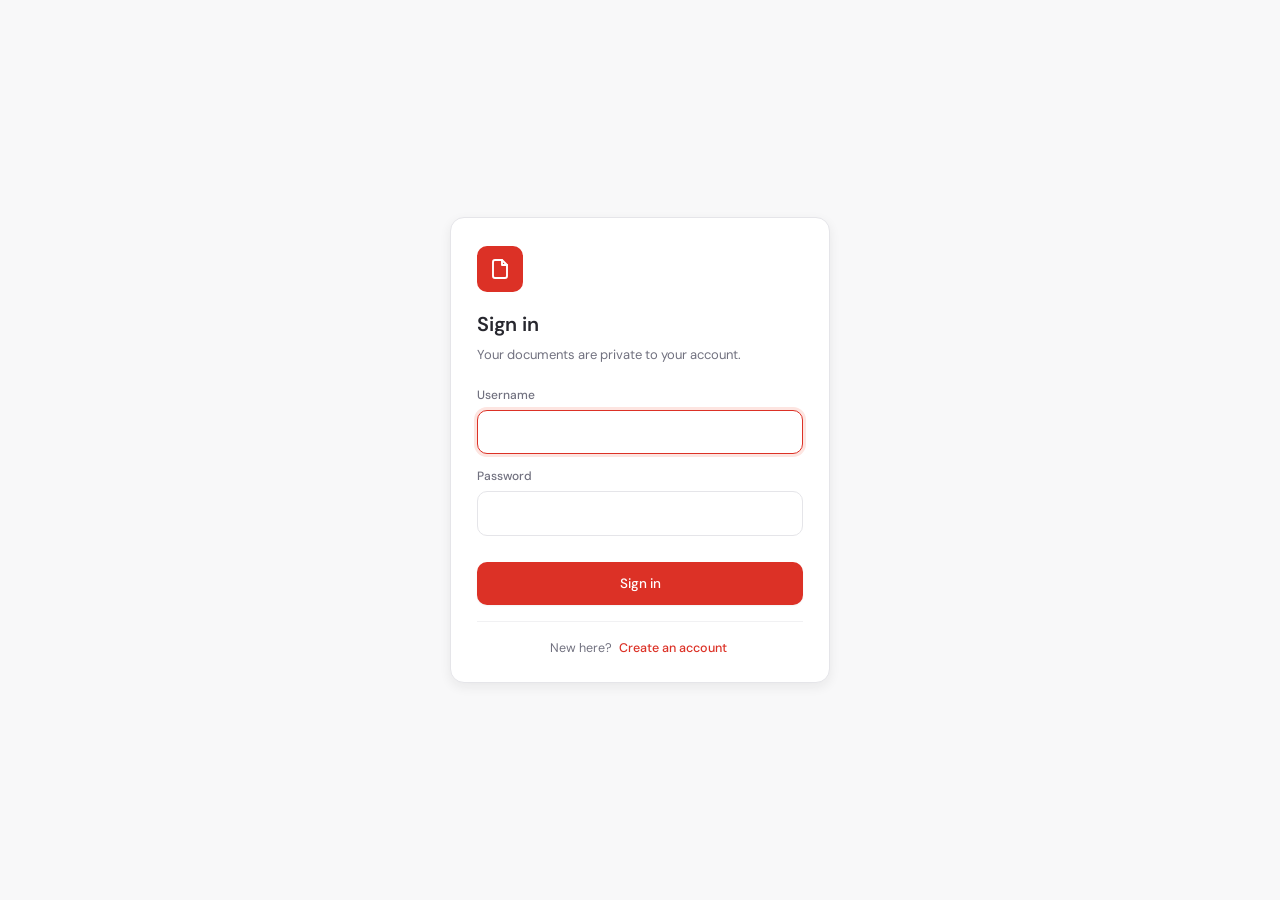
==== src/static/index.html @ 354a9ede "Authentication & Auhrization & MongoDB Added" ====
<!DOCTYPE html>
<html lang="en">
<head>
<meta charset="UTF-8">
<meta name="viewport" content="width=device-width, initial-scale=1.0">
<meta name="description" content="Ask questions about your documents and get answers grounded in their actual pages.">
<meta name="theme-color" content="#dc3126">
<title>Document Q&A</title>

<link rel="preconnect" href="https://fonts.googleapis.com">
<link rel="preconnect" href="https://fonts.gstatic.com" crossorigin>
<!-- Google Sans is proprietary to Google and is not served by Google Fonts. It is
     listed first in the CSS font stack so it is used on devices that genuinely have it
     installed (Android, ChromeOS); DM Sans is loaded as the closest freely-licensed
     fallback so every other device gets a consistent, near-identical face. -->
<link href="https://fonts.googleapis.com/css2?family=DM+Sans:opsz,wght@9..40,400;9..40,500;9..40,600;9..40,700&display=swap" rel="stylesheet">
<link rel="stylesheet" href="style.css?v=12">
<link rel="icon" href="data:image/svg+xml,<svg xmlns='http://www.w3.org/2000/svg' viewBox='0 0 100 100'><text y='.9em' font-size='90'>📄</text></svg>">
</head>
<body>

<a class="skip-link" href="#questionInput">Skip to the question box</a>

<!-- Boot overlay. Starts HIDDEN and is revealed by script.js only when the app is not yet
     usable - the server is still starting, the model is still loading, or documents are
     still being indexed. On a warm start it never appears, so the app is the first and
     only thing you see. -->
<div class="boot" id="boot" role="status" aria-live="polite" hidden>
  <div class="boot__card">
    <span class="boot__mark" aria-hidden="true">
      <svg viewBox="0 0 24 24" width="26" height="26"><path d="M14 3H7a2 2 0 0 0-2 2v14a2 2 0 0 0 2 2h10a2 2 0 0 0 2-2V8z"/><path d="M14 3v5h5"/></svg>
    </span>
    <h1 class="boot__title" id="bootTitle">Starting up…</h1>
    <p class="boot__text" id="bootText">Waiting for the server.</p>
    <div class="boot__bar"><div class="boot__bar-fill" id="bootBar"></div></div>
    <button type="button" class="btn btn--ghost boot__skip" id="bootSkip" hidden>Use it anyway</button>
  </div>
</div>

<!-- ───────────────────────── Auth screen ─────────────────────────
     Shown until a valid token is in hand; the app markup below stays in the DOM but
     inert. script.js decides which of the two is visible, and it only shows the app after
     /api/me confirms the stored token still works. -->
<div class="auth" id="auth" hidden>
  <div class="auth__card">
    <span class="auth__mark" aria-hidden="true">
      <svg viewBox="0 0 24 24" width="26" height="26"><path d="M14 3H7a2 2 0 0 0-2 2v14a2 2 0 0 0 2 2h10a2 2 0 0 0 2-2V8z"/><path d="M14 3v5h5"/></svg>
    </span>
    <h1 class="auth__title" id="authTitle">Sign in</h1>
    <p class="auth__text" id="authText">Your documents are private to your account.</p>

    <form id="authForm" class="auth__form" autocomplete="on">
      <label class="field">
        <span class="field__label" for="authUser">Username</span>
        <input class="input" id="authUser" name="username" type="text" required
               minlength="3" maxlength="40" pattern="[A-Za-z0-9._\-]+"
               autocomplete="username" autocapitalize="none" spellcheck="false">
      </label>

      <label class="field">
        <span class="field__label" for="authPass">Password</span>
        <input class="input" id="authPass" name="password" type="password" required
               minlength="8" maxlength="200" autocomplete="current-password">
      </label>

      <p class="auth__error" id="authError" role="alert"></p>

      <button type="submit" class="btn btn--primary btn--block" id="authSubmit">
        <span id="authSubmitText">Sign in</span>
      </button>
    </form>

    <p class="auth__switch">
      <span id="authSwitchText">New here?</span>
      <button type="button" class="linkish" id="authSwitch">Create an account</button>
    </p>
  </div>
</div>

<div class="app" id="app" hidden>

  <!-- ───────────────────────── Top bar ───────────────────────── -->
  <header class="topbar">
    <button class="icon-btn topbar__menu" id="menuBtn" title="Show or hide the sidebar"
            aria-label="Hide the sidebar" aria-expanded="true" aria-controls="sidebar">
      <svg viewBox="0 0 24 24" aria-hidden="true"><path d="M4 7h16M4 12h16M4 17h16"/></svg>
    </button>

    <div class="brand">
      <span class="brand__mark" aria-hidden="true">
        <svg viewBox="0 0 24 24"><path d="M14 3H7a2 2 0 0 0-2 2v14a2 2 0 0 0 2 2h10a2 2 0 0 0 2-2V8z"/><path d="M14 3v5h5"/><path d="M9 13h6M9 17h4"/></svg>
      </span>
      <span class="brand__text">
        <span class="brand__name">Document Q&amp;A</span>
        <span class="brand__tag">Answers grounded in your PDFs</span>
      </span>
    </div>

    <div class="topbar__right">
      <span class="status-dot" id="serverStatus" data-state="checking" title="Checking the backend…">
        <span class="status-dot__light" aria-hidden="true"></span>
        <span class="status-dot__label">Checking</span>
      </span>
      <span class="who" id="who" title="Signed in">
        <span class="who__avatar" id="whoAvatar" aria-hidden="true">?</span>
        <span class="who__name" id="whoName"></span>
      </span>
      <button type="button" class="icon-btn" id="logoutBtn" title="Sign out" aria-label="Sign out">
        <svg viewBox="0 0 24 24" aria-hidden="true"><path d="M9 21H5a2 2 0 0 1-2-2V5a2 2 0 0 1 2-2h4"/><path d="M16 17l5-5-5-5M21 12H9"/></svg>
      </button>
    </div>
  </header>

  <!-- ───────────────────────── Sidebar ───────────────────────── -->
  <div class="scrim" id="scrim" hidden></div>

  <aside class="sidebar" id="sidebar" aria-label="Document library">
    <div class="sidebar__inner">

      <section class="panel">
        <div class="btn-row">
          <button id="addBtn" class="btn btn--primary btn--block" title="Add documents">
            <svg class="btn__icon" viewBox="0 0 24 24" aria-hidden="true"><path d="M12 5v14M5 12h14"/></svg>
            <span>Add documents</span>
          </button>
          <button id="syncBtn" class="btn btn--ghost btn--block" title="Re-read the server's data folder and index anything new or changed">
            <svg class="btn__icon" viewBox="0 0 24 24" aria-hidden="true"><path d="M21 12a9 9 0 1 1-2.6-6.4"/><path d="M21 3v6h-6"/></svg>
            <span>Sync documents</span>
          </button>
          <button id="resetBtn" class="btn btn--ghost btn--block" title="Wipe the index and rebuild it from the data folder">
            <svg class="btn__icon" viewBox="0 0 24 24" aria-hidden="true"><path d="M3 6h18M8 6V4h8v2M19 6l-1 14H6L5 6"/></svg>
            <span>Rebuild index</span>
          </button>
        </div>

        <span class="rail-count" id="railCount" title="Documents in your library">0</span>

        <p id="syncStatus" class="status" role="status" aria-live="polite"></p>
        <div class="progress" id="syncProgress" hidden><div class="progress__bar" id="syncProgressBar"></div></div>
      </section>

      <section class="panel panel--grow">
        <div class="panel__head">
          <h2 class="panel__title">Your documents</h2>
          <span class="pill pill--muted" id="docCount">0</span>
        </div>
        <ul id="sourceList" class="doc-list">
          <li class="doc-empty">Nothing ingested yet</li>
        </ul>
      </section>

      <section class="panel">
        <label class="field__label" for="scopeSelect">Search scope</label>
        <div class="select-wrap">
          <select id="scopeSelect" class="select">
            <option value="">All documents</option>
          </select>
          <svg class="select-wrap__chevron" viewBox="0 0 24 24" aria-hidden="true"><path d="m6 9 6 6 6-6"/></svg>
        </div>
        <p class="field__help">Limit answers to a single document.</p>
      </section>

    </div>
  </aside>

  <!-- ───────────────────────── Chat ───────────────────────── -->
  <main class="chat">
    <div class="messages" id="messages" role="log" aria-live="polite" aria-label="Conversation">

      <div class="welcome" id="welcome">
        <span class="welcome__mark" aria-hidden="true">
          <svg viewBox="0 0 24 24"><path d="M14 3H7a2 2 0 0 0-2 2v14a2 2 0 0 0 2 2h10a2 2 0 0 0 2-2V8z"/><path d="M14 3v5h5"/></svg>
        </span>
        <h1 class="welcome__title">Ask your documents anything</h1>
        <p class="welcome__text">
          Every answer is built only from passages retrieved out of your PDFs, and cites the pages
          it came from. If something isn't in them, you'll be told so rather than guessed at.
        </p>
        <ol class="welcome__steps">
          <li><span class="step-num">1</span><span>Hybrid search finds candidate passages</span></li>
          <li><span class="step-num">2</span><span>A re-ranker keeps only the strongest</span></li>
          <li><span class="step-num">3</span><span>The model answers from those, with citations</span></li>
        </ol>
      </div>

    </div>

    <div class="composer-wrap">
      <form id="chatForm" class="composer">
        <div class="composer__field">
          <label class="sr-only" for="questionInput">Your question</label>
          <textarea id="questionInput" class="composer__input" rows="1"
                    placeholder="Ask a question…"
                    autocomplete="off" enterkeyhint="send"></textarea>
          <button type="button" id="clearBtn" class="icon-btn composer__clear"
                  title="Clear the conversation" aria-label="Clear the conversation">
            <svg viewBox="0 0 24 24" aria-hidden="true"><path d="M3 6h18M8 6V4h8v2M19 6l-1 14H6L5 6"/></svg>
          </button>
        </div>
        <button type="submit" id="sendBtn" class="btn btn--primary composer__send">
          <span class="composer__send-text">Ask</span>
          <svg class="btn__icon" viewBox="0 0 24 24" aria-hidden="true"><path d="M5 12h14M13 6l6 6-6 6"/></svg>
        </button>
      </form>
      <p class="composer__meta">
        <span id="apiBase" class="composer__origin"></span>
        <span class="composer__hint">Enter to send · Shift + Enter for a new line</span>
      </p>
    </div>
  </main>

</div>

<!-- ───────────────────────── Upload dialog ─────────────────────────
     A <dialog> rather than a hand-rolled overlay: the browser gives focus trapping,
     Esc-to-close, inertness of the page behind it and the top-layer stacking for free. -->
<dialog class="modal" id="uploadModal" aria-labelledby="uploadModalTitle">
  <form method="dialog" class="modal__close-form">
    <button class="icon-btn modal__close" id="uploadClose" aria-label="Close">
      <svg viewBox="0 0 24 24" aria-hidden="true"><path d="M6 6l12 12M18 6L6 18"/></svg>
    </button>
  </form>

  <h2 class="modal__title" id="uploadModalTitle">Add documents</h2>
  <p class="modal__text">
    PDFs are uploaded to the server's <code>data/</code> folder and indexed there. A
    document joins your library once it has finished processing.
  </p>

  <label class="dropzone" id="dropzone" for="fileInput">
    <input type="file" id="fileInput" accept="application/pdf,.pdf" multiple hidden>
    <svg class="dropzone__icon" viewBox="0 0 24 24" aria-hidden="true" width="26" height="26">
      <path d="M12 16V4M8 8l4-4 4 4"/><path d="M4 16v2a2 2 0 0 0 2 2h12a2 2 0 0 0 2-2v-2"/>
    </svg>
    <span class="dropzone__title">Drag &amp; drop PDFs here</span>
    <span class="dropzone__hint">or click to browse · up to <span id="maxUploadMb">100</span> MB each</span>
  </label>

  <ul class="uploads" id="uploadList"></ul>

  <p class="modal__note" id="uploadNote">
    Large books take a few minutes to index. You can close this window — processing carries
    on and the progress stays visible in the sidebar.
  </p>
</dialog>

<script src="script.js?v=12"></script>
</body>
</html>
---- src/static/style.css ----
/* ============================================================================
   Document Q&A — design tokens
   Brand palette derived from #dc3126. The brand colour is used sparingly: primary
   actions, focus rings, and small accents. Everything structural stays neutral.
   ========================================================================== */
:root {
  /* Brand scale */
  --brand-50:  #fef4f2;
  --brand-100: #fde5e1;
  --brand-200: #fbcdc6;
  --brand-300: #f7a89d;
  --brand-400: #ef7566;
  --brand-500: #dc3126;   /* primary */
  --brand-600: #c2281e;
  --brand-700: #a11f18;
  --brand-800: #7d1912;
  --brand-900: #5c120d;

  /* Neutrals */
  --n-0:   #ffffff;
  --n-25:  #fcfcfd;
  --n-50:  #f8f8f9;
  --n-100: #f1f1f3;
  --n-200: #e5e5e9;
  --n-300: #d3d3da;
  --n-400: #a0a0ab;
  --n-500: #71717f;
  --n-600: #52525e;
  --n-700: #3f3f49;
  --n-800: #27272e;
  --n-900: #18181d;

  /* Semantic */
  --bg:            var(--n-50);
  --surface:       var(--n-0);
  --surface-alt:   var(--n-25);
  --border:        var(--n-200);
  --border-soft:   var(--n-100);
  --text:          var(--n-800);
  --text-muted:    var(--n-500);
  --text-subtle:   var(--n-400);
  --primary:       var(--brand-500);
  --primary-hover: var(--brand-600);
  --primary-active:var(--brand-700);
  --danger:        #b42318;
  --success:       #067647;

  /* Shape & motion */
  --r-sm: 8px;
  --r-md: 10px;
  --r-lg: 14px;
  --r-full: 999px;
  --shadow-xs: 0 1px 2px rgba(24, 24, 29, .05);
  --shadow-sm: 0 1px 3px rgba(24, 24, 29, .08), 0 1px 2px rgba(24, 24, 29, .04);
  --shadow-md: 0 4px 12px rgba(24, 24, 29, .07);
  --ring: 0 0 0 3px var(--brand-100);
  --t-fast: 120ms ease;
  --t-base: 180ms ease;
  /* A slight overshoot on the way out, nothing on the way back: it reads as responsive
     rather than bouncy, and it is the only easing used for movement. */
  --ease-out: cubic-bezier(.22, .96, .36, 1);

  /* Google Sans first for devices that actually have it (Android, ChromeOS, machines
     with it installed); DM Sans — the closest freely-licensed match — for everyone else. */
  --font-sans: "Google Sans", "Google Sans Text", "Product Sans", "DM Sans",
               -apple-system, BlinkMacSystemFont, "Segoe UI", Roboto, Helvetica, Arial, sans-serif;
  --font-mono: ui-monospace, SFMono-Regular, "SF Mono", Menlo, Consolas, monospace;

  --topbar-h: 60px;
  --sidebar-w: 312px;
  /* Collapsed width: the sidebar becomes an icon rail rather than disappearing, so the
     actions stay one click away. */
  --rail-w: 64px;
  --measure: 46rem;
}

/* ============================================================================
   Base
   ========================================================================== */
*, *::before, *::after { box-sizing: border-box; }

html { -webkit-text-size-adjust: 100%; }

body {
  margin: 0;
  font-family: var(--font-sans);
  font-size: 15px;
  font-weight: 400;
  line-height: 1.6;
  color: var(--text);
  background: var(--bg);
  -webkit-font-smoothing: antialiased;
}

h1, h2, h3 { margin: 0; font-weight: 600; letter-spacing: -0.01em; }
p { margin: 0; }
ul, ol { margin: 0; padding: 0; list-style: none; }
button, input, select, textarea { font: inherit; font-family: var(--font-sans); color: inherit; }

code {
  font-family: var(--font-mono);
  font-size: 0.86em;
  background: var(--n-100);
  border: 1px solid var(--border);
  border-radius: 5px;
  padding: 1px 5px;
}

svg {
  width: 100%; height: 100%;
  fill: none; stroke: currentColor; stroke-width: 1.9;
  stroke-linecap: round; stroke-linejoin: round;
}

:focus-visible { outline: 2px solid var(--primary); outline-offset: 2px; border-radius: 4px; }

.sr-only {
  position: absolute; width: 1px; height: 1px; padding: 0; margin: -1px;
  overflow: hidden; clip: rect(0 0 0 0); white-space: nowrap; border: 0;
}

.skip-link {
  position: absolute; left: 12px; top: -60px; z-index: 100;
  background: var(--primary); color: #fff; padding: 10px 16px;
  border-radius: var(--r-md); font-size: 14px; font-weight: 500; text-decoration: none;
  transition: top var(--t-base);
}
.skip-link:focus { top: 12px; }

.messages, .sidebar__inner, .doc-list { scrollbar-width: thin; scrollbar-color: var(--n-300) transparent; }
.messages::-webkit-scrollbar, .sidebar__inner::-webkit-scrollbar, .doc-list::-webkit-scrollbar { width: 10px; }
.messages::-webkit-scrollbar-thumb, .sidebar__inner::-webkit-scrollbar-thumb, .doc-list::-webkit-scrollbar-thumb {
  background: var(--n-300); border-radius: var(--r-full);
  border: 3px solid transparent; background-clip: content-box;
}

/* ============================================================================
   App shell
   ========================================================================== */
.app {
  display: grid;
  grid-template-columns: var(--sidebar-w) minmax(0, 1fr);
  grid-template-rows: var(--topbar-h) minmax(0, 1fr);
  grid-template-areas: "topbar topbar" "sidebar chat";
  height: 100dvh;
}
/* `display: grid` beats the hidden attribute on its own, and the app is hidden until a
   session exists. */
.app[hidden] { display: none; }

/* Collapsed: the column narrows to an icon rail. The sidebar stays on screen and keeps
   its buttons - only the labels, the document list and the scope selector go - so adding
   or syncing a document never needs the panel to be re-opened first. */
.app.is-collapsed { grid-template-columns: var(--rail-w) minmax(0, 1fr); }
.app { transition: grid-template-columns var(--t-base); }
.sidebar { transition: transform var(--t-base), visibility var(--t-base); }

.app.is-collapsed .sidebar__inner { padding: 14px 10px; gap: 10px; align-items: center; }

/* Everything that needs width is hidden; the icon buttons remain. */
.app.is-collapsed .panel__head,
.app.is-collapsed .panel__hint,
.app.is-collapsed .doc-list,
.app.is-collapsed .status,
.app.is-collapsed .progress,
.app.is-collapsed .uploads,
.app.is-collapsed .field__label,
.app.is-collapsed .field__help,
.app.is-collapsed .select-wrap { display: none; }

.app.is-collapsed .panel--grow { flex: none; }
.app.is-collapsed .btn-row { width: 100%; gap: 8px; }

/* Square icon buttons, label removed but kept in the accessibility tree. */
.app.is-collapsed .sidebar .btn {
  width: 44px; height: 44px; padding: 0;
  margin-inline: auto;
  border-radius: var(--r-md);
}
.sidebar .btn { transition: background var(--t-fast), border-color var(--t-fast),
                            color var(--t-fast), box-shadow var(--t-fast),
                            transform var(--t-base) var(--ease-out),
                            width var(--t-base) var(--ease-out); }
.app.is-collapsed .sidebar .btn:hover:not(:disabled) { transform: translateY(-1px) scale(1.04); }
.app.is-collapsed .sidebar .btn > span:not(.btn__icon) {
  position: absolute; width: 1px; height: 1px; padding: 0; margin: -1px;
  overflow: hidden; clip: rect(0 0 0 0); white-space: nowrap; border: 0;
}
.app.is-collapsed .sidebar .btn__icon { width: 18px; height: 18px; }

/* A count badge on the rail, so "how many documents" survives the collapse. */
.app.is-collapsed .rail-count { display: flex; }
.rail-count {
  display: none;
  align-items: center; justify-content: center;
  width: 44px; padding: 3px 0;
  font-size: 11px; font-weight: 600;
  color: var(--text-muted); background: var(--n-100);
  border: 1px solid var(--border); border-radius: var(--r-full);
}

/* ── Top bar ───────────────────────────────────────────────── */
.topbar {
  grid-area: topbar;
  display: flex; align-items: center; gap: 12px;
  padding: 0 20px;
  background: var(--surface);
  border-bottom: 1px solid var(--border);
  z-index: 30;
}

.topbar__right { margin-left: auto; display: flex; align-items: center; gap: 10px; }

.brand { display: flex; align-items: center; gap: 11px; min-width: 0; }

.brand__mark {
  display: grid; place-items: center;
  width: 34px; height: 34px; flex: none; padding: 7px;
  color: #fff; background: var(--primary);
  border-radius: var(--r-md);
  box-shadow: var(--shadow-xs);
}

.brand__text { display: flex; flex-direction: column; min-width: 0; }
.brand__name { font-weight: 600; font-size: 15px; line-height: 1.25; letter-spacing: -0.015em; }
.brand__tag {
  font-size: 12px; color: var(--text-muted); line-height: 1.3;
  white-space: nowrap; overflow: hidden; text-overflow: ellipsis;
}

.status-dot {
  display: inline-flex; align-items: center; gap: 7px;
  padding: 5px 11px 5px 9px;
  font-size: 12px; font-weight: 500; color: var(--text-muted);
  background: var(--n-50);
  border: 1px solid var(--border);
  border-radius: var(--r-full);
}
.status-dot__light { width: 7px; height: 7px; flex: none; border-radius: 50%; background: var(--n-400); }
.status-dot[data-state="online"]  .status-dot__light { background: var(--success); }
.status-dot[data-state="offline"] .status-dot__light { background: var(--danger); }
.status-dot[data-state="busy"]    .status-dot__light { background: var(--brand-400); animation: pulse 1.4s ease-in-out infinite; }

@keyframes pulse { 50% { opacity: .35; } }

/* ── Sidebar ───────────────────────────────────────────────── */
.sidebar {
  grid-area: sidebar;
  background: var(--surface);
  border-right: 1px solid var(--border);
  min-height: 0;
  z-index: 20;
}

.sidebar__inner {
  height: 100%;
  overflow-y: auto;
  padding: 18px;
  display: flex; flex-direction: column; gap: 18px;
}

.panel { display: flex; flex-direction: column; gap: 10px; }
.panel--grow { flex: 1; min-height: 0; }

.panel__head { display: flex; align-items: center; justify-content: space-between; gap: 10px; }
.panel__title {
  font-size: 11.5px; font-weight: 600; letter-spacing: .07em;
  text-transform: uppercase; color: var(--text-subtle);
}
.panel__hint { font-size: 12.5px; line-height: 1.55; color: var(--text-muted); }
.panel__hint code { font-size: 11.5px; }

.pill {
  display: inline-flex; align-items: center;
  padding: 2px 9px; border-radius: var(--r-full);
  font-size: 11.5px; font-weight: 600;
  color: var(--brand-700); background: var(--brand-50);
  border: 1px solid var(--brand-100);
}
.pill--muted { color: var(--text-muted); background: var(--n-100); border-color: var(--border); }

.btn-row { display: flex; flex-direction: column; gap: 8px; }

/* ── Buttons ───────────────────────────────────────────────── */
.btn {
  display: inline-flex; align-items: center; justify-content: center; gap: 8px;
  padding: 10px 16px;
  font-size: 13.5px; font-weight: 500;
  border: 1px solid transparent;
  border-radius: var(--r-md);
  cursor: pointer; white-space: nowrap;
  transition: background var(--t-fast), border-color var(--t-fast),
              color var(--t-fast), box-shadow var(--t-fast), transform var(--t-fast);
}
.btn__icon {
  width: 16px; height: 16px; flex: none;
  transition: transform var(--t-base) var(--ease-out);
}
.btn--block { width: 100%; }

.btn--primary { background: var(--primary); color: #fff; box-shadow: var(--shadow-xs); }
.btn--primary:hover:not(:disabled) {
  background: var(--primary-hover);
  transform: translateY(-1px);
  box-shadow: var(--shadow-sm);
}
.btn--primary:active:not(:disabled) {
  background: var(--primary-active);
  transform: translateY(0);
  box-shadow: var(--shadow-xs);
}
/* The + rotates a little on hover; the sync arrow turns. Small, once, and tied to the
   button's own meaning rather than decoration for its own sake. */
#addBtn:hover:not(:disabled) .btn__icon { transform: rotate(90deg); }
#syncBtn:hover:not(:disabled) .btn__icon { transform: rotate(-180deg); }
#resetBtn:hover:not(:disabled) .btn__icon { transform: translateY(1px); }

.btn--ghost { background: var(--surface); color: var(--text-muted); border-color: var(--border); }
.btn--ghost:hover:not(:disabled) {
  background: var(--n-50); color: var(--text); border-color: var(--n-300);
  transform: translateY(-1px);
  box-shadow: var(--shadow-xs);
}
.btn--ghost:active:not(:disabled) {
  background: var(--n-100);
  transform: translateY(0);
  box-shadow: none;
}

.btn:disabled { opacity: .5; cursor: not-allowed; transform: none !important; }

/* While a job runs the sync icon spins on its own, so a disabled button still reads as
   "working" rather than "broken". */
.btn:disabled#syncBtn .btn__icon { animation: spin 1.4s linear infinite; }
@keyframes spin { to { transform: rotate(360deg); } }

.icon-btn {
  display: grid; place-items: center;
  width: 34px; height: 34px; padding: 8px; flex: none;
  color: var(--text-muted);
  background: transparent;
  border: 1px solid transparent;
  border-radius: var(--r-md);
  cursor: pointer;
  transition: background var(--t-fast), color var(--t-fast);
}
.icon-btn svg { transition: transform var(--t-base) var(--ease-out); }
.icon-btn:hover:not(:disabled) { background: var(--n-100); color: var(--text); }
.icon-btn:active:not(:disabled) { transform: scale(.94); }
.icon-btn:disabled { opacity: .45; cursor: not-allowed; }

/* The hamburger nudges toward the side it will move the panel to. */
.topbar__menu:hover:not(:disabled) svg { transform: translateX(-1.5px); }
.app.is-collapsed .topbar__menu:hover:not(:disabled) svg { transform: translateX(1.5px); }

/* The bin tilts before you commit to deleting - a half-second of "are you sure?". */
.doc-remove:hover:not(:disabled) svg { transform: rotate(-9deg); }

/* The sidebar toggle is available at every width: on desktop it collapses the column, on
   phones it opens the off-canvas drawer. */
.topbar .topbar__menu { display: grid; }

/* ── Status + progress ─────────────────────────────────────── */
.status { font-size: 12.5px; line-height: 1.5; color: var(--text-muted); }
.status:empty { display: none; }
.status--error { color: var(--danger); }
.status--ok { color: var(--success); }

.progress { height: 4px; border-radius: var(--r-full); background: var(--n-100); overflow: hidden; }
.progress__bar {
  height: 100%; width: 30%;
  background: var(--primary); border-radius: inherit;
  transition: width var(--t-base);
}
.progress--indeterminate .progress__bar { width: 35%; animation: slide 1.3s ease-in-out infinite; }
@keyframes slide { 0% { margin-left: -35%; } 100% { margin-left: 100%; } }

/* ── Document list ─────────────────────────────────────────── */
.doc-list { overflow-y: auto; display: flex; flex-direction: column; gap: 7px; min-height: 0; }

.doc-list li {
  padding: 10px 12px;
  background: var(--surface-alt);
  border: 1px solid var(--border);
  border-radius: var(--r-md);
  transition: border-color var(--t-fast), background var(--t-fast),
              transform var(--t-base) var(--ease-out), box-shadow var(--t-fast);
  /* Cards arrive when /stats refreshes; a short fade keeps a newly-indexed document from
     appearing as a jump-cut. */
  animation: card-in var(--t-base) var(--ease-out);
}
.doc-list li:hover {
  border-color: var(--n-300); background: var(--surface);
  transform: translateX(2px);
  box-shadow: var(--shadow-xs);
}
@keyframes card-in { from { opacity: 0; transform: translateY(-4px); } }

/* Room for the remove button beside the text. */
.doc-list li { display: flex; align-items: flex-start; gap: 8px; }
.doc-text { flex: 1; min-width: 0; }

.doc-remove {
  flex: none; width: 28px; height: 28px; margin: -2px -4px 0 0;
  color: var(--text-subtle);
  opacity: 0; transition: opacity var(--t-fast), color var(--t-fast), background var(--t-fast);
}
.doc-remove svg { width: 15px; height: 15px; }
.doc-list li:hover .doc-remove,
.doc-remove:focus-visible { opacity: 1; }
.doc-remove:hover { color: var(--primary); background: var(--brand-50); }
.doc-remove:disabled { opacity: .4; cursor: progress; }

/* Touch devices have no hover, so the control must always be visible there. */
@media (hover: none) {
  .doc-remove { opacity: 1; }
}

/* ── Upload ────────────────────────────────────────────────── */
.dropzone {
  display: flex; flex-direction: column; align-items: center; gap: 4px;
  padding: 30px 20px;
  margin-bottom: 12px;
  text-align: center; cursor: pointer;
  background: var(--surface-alt);
  border: 1.5px dashed var(--border);
  border-radius: var(--r-md);
  transition: border-color var(--t-fast), background var(--t-fast);
}
.dropzone__icon, .dropzone { transition: border-color var(--t-fast), background var(--t-fast), transform var(--t-base) var(--ease-out); }
.dropzone:hover { border-color: var(--n-300); background: var(--surface); }
.dropzone:hover .dropzone__icon { transform: translateY(-2px); }
.dropzone:focus-within { border-color: var(--primary); box-shadow: var(--ring); }
.dropzone.is-over {
  border-color: var(--primary);
  border-style: solid;
  background: rgba(220, 49, 38, .05);
  transform: scale(1.01);
}
.dropzone.is-over .dropzone__icon { animation: drop-hint .9s ease-in-out infinite; }
@keyframes drop-hint {
  50% { transform: translateY(-4px); }
}

.dropzone__icon {
  width: 26px; height: 26px; margin-bottom: 4px;
  fill: none; stroke: var(--primary); stroke-width: 1.8;
  stroke-linecap: round; stroke-linejoin: round;
}
.dropzone__title { font-size: 14px; font-weight: 500; }
.dropzone__hint { font-size: 12px; color: var(--text-subtle); }

.uploads { display: flex; flex-direction: column; gap: 7px; margin-bottom: 10px; }
.uploads:empty { display: none; }

.upload {
  padding: 9px 11px;
  background: var(--surface-alt);
  border: 1px solid var(--border);
  border-radius: var(--r-md);
  transition: border-color var(--t-base);
  animation: card-in var(--t-base) var(--ease-out);
}
.upload[data-tone="done"]  { border-color: var(--brand-100); }
.upload[data-tone="error"] { border-color: #f3c9c4; }
.upload__top { display: flex; justify-content: space-between; gap: 8px; align-items: baseline; }
.upload__name {
  font-size: 12.5px; font-weight: 500;
  overflow: hidden; text-overflow: ellipsis; white-space: nowrap;
}
.upload__size { flex: none; font-size: 11px; color: var(--text-subtle); }

.upload__bar {
  height: 4px; margin: 7px 0 5px;
  background: var(--n-200);
  border-radius: 999px; overflow: hidden;
}
.upload__bar-fill {
  height: 100%; width: 2%;
  background: var(--primary);
  border-radius: 999px;
  /* Slower than the UI default: a progress bar that eases into each new value reads as
     continuous movement rather than a series of jumps between poll responses. */
  transition: width 420ms var(--ease-out), background var(--t-base);
}
.upload__state { font-size: 11px; color: var(--text-subtle); }

.upload[data-tone="done"] .upload__bar-fill { background: var(--success); }
.upload[data-tone="done"] .upload__state { color: var(--success); }
.upload[data-tone="error"] .upload__bar-fill { background: var(--danger); }
.upload[data-tone="error"] .upload__state { color: var(--danger); }
.upload[data-tone="working"] .upload__state { color: var(--primary); }

.doc-name { display: block; font-size: 12.5px; font-weight: 500; line-height: 1.45; overflow-wrap: anywhere; }
.doc-meta { display: block; margin-top: 3px; font-size: 11.5px; color: var(--text-subtle); }

.doc-empty {
  font-size: 12.5px; color: var(--text-subtle);
  background: transparent !important;
  border: 1px dashed var(--border) !important;
  text-align: center; padding: 18px 12px !important;
}

/* ── Form controls ─────────────────────────────────────────── */
.field__label { font-size: 12px; font-weight: 500; color: var(--text-muted); }
.field__help { font-size: 11.5px; color: var(--text-subtle); }

.select-wrap { position: relative; }
.select {
  width: 100%; appearance: none;
  padding: 10px 34px 10px 12px;
  font-size: 13px;
  background: var(--surface);
  border: 1px solid var(--border);
  border-radius: var(--r-md);
  cursor: pointer;
  transition: border-color var(--t-fast), box-shadow var(--t-fast);
}
.select:hover { border-color: var(--n-300); }
.select:focus { outline: none; border-color: var(--primary); box-shadow: var(--ring); }
.select-wrap__chevron {
  position: absolute; right: 11px; top: 50%; transform: translateY(-50%);
  width: 15px; height: 15px; color: var(--text-subtle); pointer-events: none;
}

/* ============================================================================
   Chat
   ========================================================================== */
.chat {
  grid-area: chat;
  display: flex; flex-direction: column;
  min-width: 0; min-height: 0;
  background: var(--bg);
}

.messages {
  flex: 1;
  overflow-y: auto;
  overscroll-behavior: contain;
  padding: 28px 24px 8px;
  display: flex; flex-direction: column; gap: 20px;
}

/* ── Welcome / empty state ─────────────────────────────────── */
.welcome {
  width: 100%; max-width: var(--measure);
  margin: auto;
  padding: 8px 0 24px;
  text-align: center;
  animation: rise var(--t-base);
}
.welcome__mark {
  display: grid; place-items: center;
  width: 52px; height: 52px; margin: 0 auto 18px; padding: 13px;
  color: var(--primary); background: var(--brand-50);
  border: 1px solid var(--brand-100);
  border-radius: var(--r-lg);
}
.welcome__title { font-size: 26px; font-weight: 600; letter-spacing: -0.025em; margin-bottom: 10px; }
.welcome__text { font-size: 14.5px; line-height: 1.65; color: var(--text-muted); max-width: 34rem; margin: 0 auto; }
.welcome__steps { display: flex; flex-wrap: wrap; justify-content: center; gap: 8px; margin-top: 24px; }
.welcome__steps li {
  display: inline-flex; align-items: center; gap: 8px;
  padding: 8px 14px 8px 8px;
  font-size: 12.5px; color: var(--text-muted);
  background: var(--surface);
  border: 1px solid var(--border);
  border-radius: var(--r-full);
}
.step-num {
  display: grid; place-items: center;
  width: 20px; height: 20px; flex: none;
  font-size: 11px; font-weight: 600;
  color: var(--brand-700); background: var(--brand-50);
  border-radius: 50%;
}

/* ── Message rows ──────────────────────────────────────────── */
.msg {
  width: 100%; max-width: var(--measure);
  margin-inline: auto;
  display: flex; gap: 12px;
  animation: rise var(--t-base);
}
@keyframes rise { from { opacity: 0; transform: translateY(6px); } }

.msg__avatar {
  display: grid; place-items: center;
  width: 30px; height: 30px; flex: none; padding: 7px;
  border-radius: var(--r-sm);
  font-size: 11px; font-weight: 600;
}
.msg--user .msg__avatar { color: var(--n-600); background: var(--n-100); border: 1px solid var(--border); }
.msg--assistant .msg__avatar { color: #fff; background: var(--primary); }
.msg--error .msg__avatar { color: var(--danger); background: var(--brand-50); border: 1px solid var(--brand-200); }

.msg__body { min-width: 0; flex: 1; }
.msg__role { font-size: 11.5px; font-weight: 600; color: var(--text-subtle); letter-spacing: .02em; margin-bottom: 4px; }

.msg__bubble {
  padding: 14px 16px;
  background: var(--surface);
  border: 1px solid var(--border);
  border-radius: var(--r-lg);
  box-shadow: var(--shadow-xs);
  overflow-wrap: anywhere;
}
.msg--user .msg__bubble { background: var(--n-100); border-color: var(--border-soft); box-shadow: none; }
.msg--error .msg__bubble { background: var(--brand-50); border-color: var(--brand-200); color: var(--brand-800); }

/* Rendered markdown inside an answer */
.md > * + * { margin-top: 10px; }
.md p { line-height: 1.68; }
.md strong { font-weight: 600; color: var(--n-900); }
.md em { font-style: italic; }
.md h3 { font-size: 15px; font-weight: 600; margin-top: 16px; }
.md ul, .md ol { display: flex; flex-direction: column; gap: 6px; padding-left: 2px; }
.md li { display: flex; gap: 10px; line-height: 1.6; }
.md li::before {
  content: "";
  width: 5px; height: 5px; flex: none; margin-top: 10px;
  background: var(--brand-300); border-radius: 50%;
}
.md ol { counter-reset: md-counter; }
.md ol li { counter-increment: md-counter; }
.md ol li::before {
  content: counter(md-counter) ".";
  width: auto; height: auto; margin-top: 0; background: none; border-radius: 0;
  font-size: 13px; font-weight: 600; color: var(--brand-600);
}
.md pre {
  margin: 0; padding: 12px 14px;
  background: var(--n-900); color: var(--n-100);
  border-radius: var(--r-md);
  overflow-x: auto;
  font-size: 12.5px; line-height: 1.55;
}
.md pre code { background: none; border: 0; padding: 0; color: inherit; }

/* ── Auth screen ───────────────────────────────────────────────
   Covers everything until a session exists. Same tokens as the app, so signing in does not
   feel like a different product. */
.auth {
  position: fixed; inset: 0; z-index: 70;
  display: grid; place-items: center;
  padding: 24px;
  background: var(--bg);
  overflow-y: auto;
}
.auth[hidden] { display: none; }

.auth__card {
  width: 100%; max-width: 380px;
  padding: 28px 26px 22px;
  background: var(--surface);
  border: 1px solid var(--border);
  border-radius: var(--r-lg);
  box-shadow: var(--shadow-md);
  animation: card-in var(--t-base) var(--ease-out);
}

.auth__mark {
  display: grid; place-items: center;
  width: 46px; height: 46px; margin-bottom: 16px;
  border-radius: var(--r-md);
  background: var(--primary); color: #fff;
}
.auth__mark svg { width: 24px; height: 24px; }

.auth__title { font-size: 20px; margin-bottom: 5px; }
.auth__text { font-size: 13px; color: var(--text-muted); margin-bottom: 20px; }

.auth__form { display: flex; flex-direction: column; gap: 13px; }

.field { display: flex; flex-direction: column; gap: 5px; }

.input {
  width: 100%;
  padding: 10px 12px;
  font-size: 14px;
  color: var(--text);
  background: var(--surface);
  border: 1px solid var(--border);
  border-radius: var(--r-md);
  transition: border-color var(--t-fast), box-shadow var(--t-fast);
}
.input:focus { outline: none; border-color: var(--primary); box-shadow: var(--ring); }
.input:disabled { background: var(--n-50); color: var(--text-subtle); }

.auth__error {
  font-size: 12.5px; line-height: 1.5; color: var(--danger);
  min-height: 1.2em;
}
.auth__error:empty { min-height: 0; }

.auth__switch {
  margin-top: 16px; padding-top: 14px;
  border-top: 1px solid var(--border-soft);
  font-size: 12.5px; color: var(--text-muted);
  text-align: center;
}

.linkish {
  padding: 2px 4px;
  color: var(--primary); background: none; border: 0;
  font-size: inherit; font-weight: 500;
  cursor: pointer; border-radius: 5px;
}
.linkish:hover { text-decoration: underline; }

/* ── Signed-in identity in the top bar ─────────────────────────── */
.who {
  display: inline-flex; align-items: center; gap: 8px;
  max-width: 190px;
  padding: 4px 12px 4px 4px;
  background: var(--n-50);
  border: 1px solid var(--border);
  border-radius: var(--r-full);
  font-size: 12.5px; font-weight: 500;
}
.who__avatar {
  display: grid; place-items: center;
  width: 24px; height: 24px; flex: none;
  border-radius: 50%;
  background: var(--primary); color: #fff;
  font-size: 11.5px; font-weight: 600;
}
.who__name { overflow: hidden; text-overflow: ellipsis; white-space: nowrap; }

/* ── Modal (upload) ────────────────────────────────────────────
   A native <dialog>, so focus trapping, Esc-to-close and stacking come from the browser. */
.modal {
  width: min(560px, calc(100vw - 32px));
  padding: 22px;
  border: 1px solid var(--border);
  border-radius: var(--r-lg);
  background: var(--surface);
  color: var(--text);
  box-shadow: 0 18px 48px rgba(24, 24, 29, .18);
}
.modal::backdrop { background: rgba(24, 24, 29, .45); }
.modal[open] { animation: modal-in var(--t-base) ease; }
@keyframes modal-in {
  from { opacity: 0; transform: translateY(6px) scale(.99); }
}

.modal__close-form { float: right; margin: -6px -6px 0 0; }
.modal__close { width: 32px; height: 32px; }
.modal__close svg { width: 16px; height: 16px; }

.modal__title { font-size: 17px; margin-bottom: 6px; }
.modal__text {
  font-size: 13px; line-height: 1.55; color: var(--text-muted);
  margin-bottom: 16px;
}
.modal__note { font-size: 12px; line-height: 1.5; color: var(--text-subtle); }

/* In the dialog the upload rows can grow, so cap them and scroll. */
.modal .uploads { max-height: 34vh; overflow-y: auto; }

@media (prefers-reduced-motion: reduce) {
  .modal[open] { animation: none; }
}

/* ── Thinking indicator ────────────────────────────────────────
   Fills the answer bubble while retrieval runs, so it is never an empty white box. */
.thinking {
  display: flex; align-items: center; gap: 10px;
  color: var(--text-muted); font-size: 13.5px;
}

.thinking__dots { display: inline-flex; gap: 4px; }
.thinking__dots i {
  width: 6px; height: 6px; border-radius: 50%;
  background: var(--primary);
  animation: thinking-bounce 1.1s ease-in-out infinite;
}
.thinking__dots i:nth-child(2) { animation-delay: .16s; }
.thinking__dots i:nth-child(3) { animation-delay: .32s; }

@keyframes thinking-bounce {
  0%, 70%, 100% { opacity: .28; transform: translateY(0); }
  35%           { opacity: 1;   transform: translateY(-3px); }
}

@media (prefers-reduced-motion: reduce) {
  .thinking__dots i { animation: none; opacity: .55; }
}

/* Streaming caret */
.msg--streaming .md > *:last-child::after {
  content: "▍";
  display: inline-block; margin-left: 2px;
  color: var(--brand-400);
  animation: blink 1s steps(2, start) infinite;
}
@keyframes blink { to { visibility: hidden; } }

/* ── Sources ───────────────────────────────────────────────── */
.sources { margin-top: 12px; padding-top: 12px; border-top: 1px solid var(--border-soft); }
.sources__label {
  font-size: 11px; font-weight: 600; letter-spacing: .06em; text-transform: uppercase;
  color: var(--text-subtle); margin-bottom: 8px;
}

.chips { display: flex; flex-wrap: wrap; gap: 6px; }

.chip {
  display: inline-flex; align-items: center; gap: 7px;
  max-width: 100%;
  padding: 5px 10px;
  font-size: 12px; color: var(--text-muted);
  background: var(--surface-alt);
  border: 1px solid var(--border);
  border-radius: var(--r-full);
}
.chip__doc {
  font-weight: 500; color: var(--text);
  overflow: hidden; text-overflow: ellipsis; white-space: nowrap; max-width: 22ch;
}
.chip__pages { color: var(--text-subtle); white-space: nowrap; }
.chip--muted { color: var(--text-subtle); font-style: italic; }

.rewritten { margin-top: 8px; font-size: 11.5px; color: var(--text-subtle); font-style: italic; }

/* ── Composer ──────────────────────────────────────────────── */
.composer-wrap {
  padding: 12px 24px 16px;
  background: var(--bg);
  border-top: 1px solid var(--border);
}

.composer {
  width: 100%; max-width: var(--measure);
  margin-inline: auto;
  display: flex; gap: 10px; align-items: flex-end;
}

.composer__field {
  position: relative;
  flex: 1; min-width: 0;
  display: flex; align-items: flex-end;
  background: var(--surface);
  border: 1px solid var(--border);
  border-radius: var(--r-lg);
  box-shadow: var(--shadow-xs);
  transition: border-color var(--t-fast), box-shadow var(--t-fast);
}
.composer__field:focus-within { border-color: var(--primary); box-shadow: var(--ring); }

.composer__input {
  flex: 1;
  padding: 13px 6px 13px 15px;
  /* 4 lines (4 x 14.5px x 1.55) plus the 26px of vertical padding. The box grows a line
     at a time up to here; script.js only turns overflow back on once it is full, so a
     one-line question never shows a scrollbar. */
  max-height: 116px;
  /* One line plus the vertical padding. A floor as well as a ceiling, so the box can never
     collapse - JS writes an inline height, and a measurement taken while the app was
     hidden used to write 0. */
  min-height: 48px;
  border: 0; background: none; resize: none;
  overflow-y: hidden;
  font-size: 14.5px; line-height: 1.55;
}
.composer__input:focus { outline: none; }
.composer__input::placeholder { color: var(--text-subtle); }

.composer__clear { margin: 0 6px 6px 0; width: 32px; height: 32px; }

.composer__send { height: 46px; padding-inline: 20px; }
.composer__send .btn__icon { width: 17px; height: 17px; }

.composer__meta {
  width: 100%; max-width: var(--measure);
  margin: 8px auto 0;
  display: flex; justify-content: space-between; gap: 12px;
  font-size: 11.5px; color: var(--text-subtle);
}
.composer__origin { overflow: hidden; text-overflow: ellipsis; white-space: nowrap; }

/* ── Boot overlay ──────────────────────────────────────────────
   Covers the app until the backend is reachable and has an index. */
.boot {
  position: fixed; inset: 0; z-index: 60;
  display: grid; place-items: center;
  padding: 24px;
  background: var(--bg);
}
.boot[hidden] { display: none; }
.boot--closing { animation: boot-out .28s ease forwards; }
@keyframes boot-out { to { opacity: 0; visibility: hidden; } }

.boot__card {
  width: 100%; max-width: 380px;
  text-align: center;
}
.boot__mark {
  display: grid; place-items: center;
  width: 52px; height: 52px; margin: 0 auto 18px;
  border-radius: var(--r-lg);
  background: var(--primary); color: #fff;
}
.boot__mark svg {
  width: 26px; height: 26px;
  fill: none; stroke: currentColor; stroke-width: 1.8;
  stroke-linecap: round; stroke-linejoin: round;
}
.boot__title { font-size: 18px; font-weight: 600; margin-bottom: 6px; }
.boot__text { font-size: 13.5px; color: var(--text-muted); min-height: 2.6em; }

.boot__bar {
  height: 4px; margin-top: 16px;
  border-radius: 999px; overflow: hidden;
  background: var(--border);
}
.boot__bar-fill {
  height: 100%; width: 30%;
  border-radius: 999px;
  background: var(--primary);
  transition: width var(--t-base);
}
/* No measured progress yet: sweep instead of sitting still. */
.boot__bar-fill--indeterminate {
  width: 32%;
  animation: boot-sweep 1.2s ease-in-out infinite;
}
@keyframes boot-sweep {
  0%   { transform: translateX(-110%); }
  100% { transform: translateX(320%); }
}
@media (prefers-reduced-motion: reduce) {
  .boot__bar-fill--indeterminate { animation: none; width: 100%; opacity: .35; }
  .boot--closing { animation: none; }
}

/* .btn sets display, which beats the [hidden] attribute on its own. */
.boot__skip { margin-top: 18px; }
.boot__skip[hidden] { display: none; }

/* Scrim behind the mobile drawer */
.scrim {
  /* BELOW the drawer (z-index 20), not above it. At 25 the scrim covered the open drawer
     and swallowed every click inside it - the buttons looked enabled and did nothing. */
  position: fixed; inset: 0; z-index: 15;
  background: rgba(24, 24, 29, .45);
  animation: fade var(--t-base);
}
@keyframes fade { from { opacity: 0; } }

/* ============================================================================
   Responsive
   ========================================================================== */
@media (max-width: 1100px) { :root { --sidebar-w: 272px; } }

/* Tablet & phone: the sidebar becomes an off-canvas drawer */
@media (max-width: 860px) {
  .app {
    grid-template-columns: minmax(0, 1fr);
    grid-template-areas: "topbar" "chat";
  }

  .topbar { padding-inline: 12px; }
  .brand__tag { display: none; }
  .status-dot__label { display: none; }
  .status-dot { padding: 6px; }
  .who { max-width: none; padding: 3px; }
  .who__name { display: none; }

  .sidebar {
    position: fixed;
    inset-block: var(--topbar-h) 0;
    inset-inline-start: 0;
    width: min(88vw, 330px);
    box-shadow: var(--shadow-md);
    transform: translateX(-102%);
    transition: transform var(--t-base), visibility var(--t-base);
    visibility: hidden;
  }
  .sidebar.is-open { transform: none; visibility: visible; }
  /* The drawer is positioned, not a grid column, so the desktop rail rules must not apply:
     on a phone there is no room for a permanent rail, and the drawer hides completely. */
  .app.is-collapsed { grid-template-columns: minmax(0, 1fr); }
  .app.is-collapsed .sidebar__inner { padding: 18px; gap: 18px; align-items: stretch; }
  .app.is-collapsed .panel__head,
  .app.is-collapsed .panel__hint,
  .app.is-collapsed .doc-list,
  .app.is-collapsed .status,
  .app.is-collapsed .uploads,
  .app.is-collapsed .field__label,
  .app.is-collapsed .field__help,
  .app.is-collapsed .select-wrap { display: revert; }
  .app.is-collapsed .sidebar .btn {
    width: 100%; height: auto; padding: 10px 16px; margin-inline: 0;
  }
  .app.is-collapsed .sidebar .btn > span:not(.btn__icon) {
    position: static; width: auto; height: auto; margin: 0; clip: auto;
  }
  .app.is-collapsed .rail-count { display: none; }

  .messages { padding: 20px 16px 4px; gap: 18px; }
  .composer-wrap { padding: 10px 16px 14px; }
  .welcome__title { font-size: 22px; }
  .welcome__steps { flex-direction: column; align-items: stretch; }
  .welcome__steps li { justify-content: flex-start; }
}

@media (max-width: 560px) {
  body { font-size: 14.5px; }
  .msg { gap: 9px; }
  .msg__avatar { width: 26px; height: 26px; padding: 6px; }
  .msg__bubble { padding: 12px 13px; }
  .composer__send { padding-inline: 14px; }
  .composer__send-text { display: none; }
  .composer__hint { display: none; }
  .chip__doc { max-width: 14ch; }
}

@media (prefers-reduced-motion: reduce) {
  *, *::before, *::after {
    animation-duration: .01ms !important;
    animation-iteration-count: 1 !important;
    transition-duration: .01ms !important;
  }
  /* Hover transforms are movement too, not just timing. */
  .btn:hover, .btn__icon, .icon-btn:hover svg, .doc-list li:hover, .dropzone:hover .dropzone__icon {
    transform: none !important;
  }
}
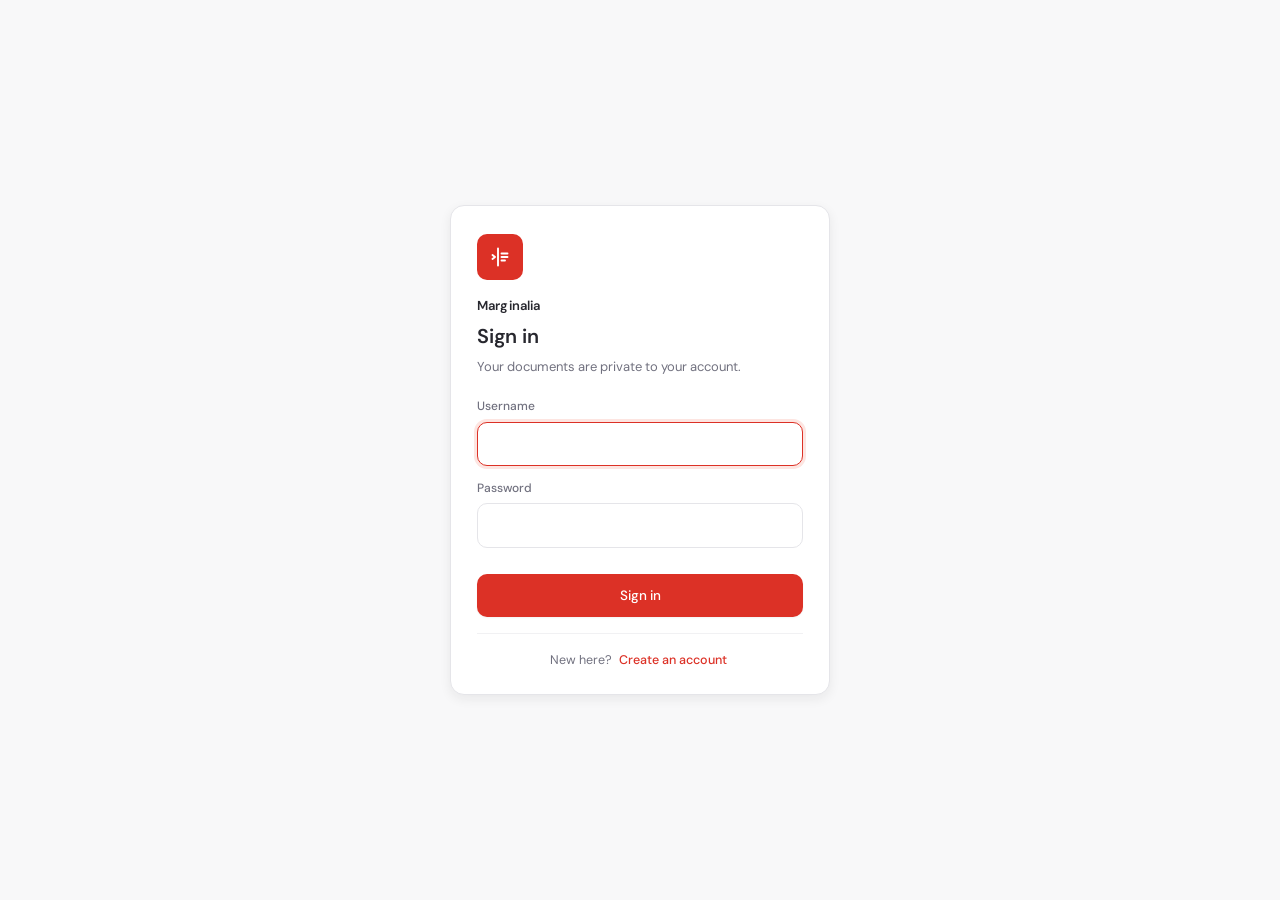
==== commit b52c1ed2: "Rebrand the product as Marginalia Marginalia: notes written in the margins of a page. The name argue" ====
--- a/src/static/index.html
+++ b/src/static/index.html
@@ -3,9 +3,12 @@
 <head>
 <meta charset="UTF-8">
 <meta name="viewport" content="width=device-width, initial-scale=1.0">
-<meta name="description" content="Ask questions about your documents and get answers grounded in their actual pages.">
+<meta name="description" content="Marginalia answers questions from your own documents. Every answer cites the pages it came from — and says so plainly when the answer is not in them.">
+<meta property="og:title" content="Marginalia">
+<meta property="og:description" content="Answers from your own pages, with the citations to prove it.">
+<meta property="og:type" content="website">
 <meta name="theme-color" content="#dc3126">
-<title>Document Q&A</title>
+<title>Marginalia</title>
 
 <link rel="preconnect" href="https://fonts.googleapis.com">
 <link rel="preconnect" href="https://fonts.gstatic.com" crossorigin>
@@ -14,28 +17,12 @@
      installed (Android, ChromeOS); DM Sans is loaded as the closest freely-licensed
      fallback so every other device gets a consistent, near-identical face. -->
 <link href="https://fonts.googleapis.com/css2?family=DM+Sans:opsz,wght@9..40,400;9..40,500;9..40,600;9..40,700&display=swap" rel="stylesheet">
-<link rel="stylesheet" href="style.css?v=12">
-<link rel="icon" href="data:image/svg+xml,<svg xmlns='http://www.w3.org/2000/svg' viewBox='0 0 100 100'><text y='.9em' font-size='90'>📄</text></svg>">
+<link rel="stylesheet" href="style.css?v=21">
+<link rel="icon" href="data:image/svg+xml,<svg xmlns='http://www.w3.org/2000/svg' viewBox='0 0 32 32'><rect width='32' height='32' rx='7' fill='%23dc3126'/><g fill='none' stroke='%23fff' stroke-width='2.2' stroke-linecap='round' stroke-linejoin='round'><path d='M13.5 6.5v19'/><path d='M17.5 11.5h6M17.5 16h6M17.5 20.5h3.5'/><path d='M7 13.5 10 16l-3 2.5'/></g></svg>">
 </head>
 <body>
 
 <a class="skip-link" href="#questionInput">Skip to the question box</a>
-
-<!-- Boot overlay. Starts HIDDEN and is revealed by script.js only when the app is not yet
-     usable - the server is still starting, the model is still loading, or documents are
-     still being indexed. On a warm start it never appears, so the app is the first and
-     only thing you see. -->
-<div class="boot" id="boot" role="status" aria-live="polite" hidden>
-  <div class="boot__card">
-    <span class="boot__mark" aria-hidden="true">
-      <svg viewBox="0 0 24 24" width="26" height="26"><path d="M14 3H7a2 2 0 0 0-2 2v14a2 2 0 0 0 2 2h10a2 2 0 0 0 2-2V8z"/><path d="M14 3v5h5"/></svg>
-    </span>
-    <h1 class="boot__title" id="bootTitle">Starting up…</h1>
-    <p class="boot__text" id="bootText">Waiting for the server.</p>
-    <div class="boot__bar"><div class="boot__bar-fill" id="bootBar"></div></div>
-    <button type="button" class="btn btn--ghost boot__skip" id="bootSkip" hidden>Use it anyway</button>
-  </div>
-</div>
 
 <!-- ───────────────────────── Auth screen ─────────────────────────
      Shown until a valid token is in hand; the app markup below stays in the DOM but
@@ -44,8 +31,9 @@
 <div class="auth" id="auth" hidden>
   <div class="auth__card">
     <span class="auth__mark" aria-hidden="true">
-      <svg viewBox="0 0 24 24" width="26" height="26"><path d="M14 3H7a2 2 0 0 0-2 2v14a2 2 0 0 0 2 2h10a2 2 0 0 0 2-2V8z"/><path d="M14 3v5h5"/></svg>
+      <svg viewBox="0 0 24 24" width="26" height="26"><path d="M10 3.5v17"/><path d="M13.5 8.5h6M13.5 12h6M13.5 15.5h3.5"/><path d="M4.5 10 7 12l-2.5 2"/></svg>
     </span>
+    <p class="auth__brand">Marginalia</p>
     <h1 class="auth__title" id="authTitle">Sign in</h1>
     <p class="auth__text" id="authText">Your documents are private to your account.</p>
 
@@ -88,23 +76,40 @@
 
     <div class="brand">
       <span class="brand__mark" aria-hidden="true">
-        <svg viewBox="0 0 24 24"><path d="M14 3H7a2 2 0 0 0-2 2v14a2 2 0 0 0 2 2h10a2 2 0 0 0 2-2V8z"/><path d="M14 3v5h5"/><path d="M9 13h6M9 17h4"/></svg>
+        <svg viewBox="0 0 24 24"><path d="M10 3.5v17"/><path d="M13.5 8.5h6M13.5 12h6M13.5 15.5h3.5"/><path d="M4.5 10 7 12l-2.5 2"/></svg>
       </span>
       <span class="brand__text">
-        <span class="brand__name">Document Q&amp;A</span>
-        <span class="brand__tag">Answers grounded in your PDFs</span>
+        <span class="brand__name">Marginalia</span>
+        <span class="brand__tag">Answers from your own pages</span>
       </span>
     </div>
 
     <div class="topbar__right">
+      <button type="button" class="btn btn--ghost topbar__docs" id="docsBtn"
+              title="Your documents" aria-expanded="false" aria-controls="docsPanel">
+        <svg class="btn__icon" viewBox="0 0 24 24" aria-hidden="true"><path d="M4 6a2 2 0 0 1 2-2h3l2 2h7a2 2 0 0 1 2 2v9a2 2 0 0 1-2 2H6a2 2 0 0 1-2-2z"/></svg>
+        <span>Documents</span>
+        <span class="pill pill--muted" id="railCount" title="Documents in your library">0</span>
+      </button>
+      <button type="button" class="icon-btn topbar__tool" id="activityBtn"
+              title="Processing status — what the server is doing with your PDFs"
+              aria-label="Processing status">
+        <svg viewBox="0 0 24 24" aria-hidden="true"><path d="M3 12h4l3 8 4-16 3 8h4"/></svg>
+        <span class="btn__dot" id="activityDot" hidden aria-hidden="true"></span>
+      </button>
+      <button type="button" class="icon-btn topbar__tool" id="resetBtn"
+              title="Rebuild index — wipe the index and rebuild it from the data folder"
+              aria-label="Rebuild index">
+        <svg viewBox="0 0 24 24" aria-hidden="true"><path d="M21 12a9 9 0 1 1-2.6-6.4"/><path d="M21 3v6h-6"/></svg>
+      </button>
       <span class="status-dot" id="serverStatus" data-state="checking" title="Checking the backend…">
         <span class="status-dot__light" aria-hidden="true"></span>
         <span class="status-dot__label">Checking</span>
       </span>
-      <span class="who" id="who" title="Signed in">
+      <button type="button" class="who" id="who" title="Account settings">
         <span class="who__avatar" id="whoAvatar" aria-hidden="true">?</span>
         <span class="who__name" id="whoName"></span>
-      </span>
+      </button>
       <button type="button" class="icon-btn" id="logoutBtn" title="Sign out" aria-label="Sign out">
         <svg viewBox="0 0 24 24" aria-hidden="true"><path d="M9 21H5a2 2 0 0 1-2-2V5a2 2 0 0 1 2-2h4"/><path d="M16 17l5-5-5-5M21 12H9"/></svg>
       </button>
@@ -114,51 +119,66 @@
   <!-- ───────────────────────── Sidebar ───────────────────────── -->
   <div class="scrim" id="scrim" hidden></div>
 
-  <aside class="sidebar" id="sidebar" aria-label="Document library">
+  <aside class="sidebar" id="sidebar" aria-label="Conversation">
     <div class="sidebar__inner">
 
       <section class="panel">
         <div class="btn-row">
-          <button id="addBtn" class="btn btn--primary btn--block" title="Add documents">
+          <button id="newChatBtn" class="btn btn--primary btn--block" title="Start a new conversation">
             <svg class="btn__icon" viewBox="0 0 24 24" aria-hidden="true"><path d="M12 5v14M5 12h14"/></svg>
-            <span>Add documents</span>
-          </button>
-          <button id="syncBtn" class="btn btn--ghost btn--block" title="Re-read the server's data folder and index anything new or changed">
-            <svg class="btn__icon" viewBox="0 0 24 24" aria-hidden="true"><path d="M21 12a9 9 0 1 1-2.6-6.4"/><path d="M21 3v6h-6"/></svg>
-            <span>Sync documents</span>
-          </button>
-          <button id="resetBtn" class="btn btn--ghost btn--block" title="Wipe the index and rebuild it from the data folder">
-            <svg class="btn__icon" viewBox="0 0 24 24" aria-hidden="true"><path d="M3 6h18M8 6V4h8v2M19 6l-1 14H6L5 6"/></svg>
-            <span>Rebuild index</span>
+            <span>New chat</span>
           </button>
         </div>
-
-        <span class="rail-count" id="railCount" title="Documents in your library">0</span>
-
-        <p id="syncStatus" class="status" role="status" aria-live="polite"></p>
-        <div class="progress" id="syncProgress" hidden><div class="progress__bar" id="syncProgressBar"></div></div>
+        <p class="panel__hint">
+          Documents live in the <strong>Documents</strong> panel, top right. Answers are
+          built only from the passages retrieved out of them.
+        </p>
       </section>
 
-      <section class="panel panel--grow">
-        <div class="panel__head">
-          <h2 class="panel__title">Your documents</h2>
-          <span class="pill pill--muted" id="docCount">0</span>
+    </div>
+  </aside>
+
+  <!-- ───────────────────────── Documents panel ─────────────────────────
+       A slide-over rather than a <dialog>: the chat has to stay visible and readable
+       behind it. That means the focus trapping, Esc handling and inertness a dialog gives
+       for free are done by hand in script.js - see openDocs()/closeDocs(). -->
+  <div class="docs-scrim" id="docsScrim" hidden></div>
+
+  <aside class="docs" id="docsPanel" aria-labelledby="docsTitle" aria-hidden="true">
+    <header class="docs__head">
+      <h2 class="docs__title" id="docsTitle">Documents</h2>
+      <button type="button" class="linkish docs__close" id="docsClose">Close</button>
+    </header>
+
+    <div class="docs__body">
+      <label class="dropzone" id="dropzone" for="fileInput">
+        <input type="file" id="fileInput" accept="application/pdf,.pdf" multiple hidden>
+        <svg class="dropzone__icon" viewBox="0 0 24 24" aria-hidden="true" width="26" height="26">
+          <path d="M12 16V4M8 8l4-4 4 4"/><path d="M4 16v2a2 2 0 0 0 2 2h12a2 2 0 0 0 2-2v-2"/>
+        </svg>
+        <span class="dropzone__title">Drop files or click to upload</span>
+        <span class="dropzone__hint">PDF · up to <span id="maxUploadMb">100</span> MB each</span>
+      </label>
+
+      <ul class="uploads" id="uploadList"></ul>
+
+      <p id="syncStatus" class="status" role="status" aria-live="polite"></p>
+      <div class="progress" id="syncProgress" hidden><div class="progress__bar" id="syncProgressBar"></div></div>
+
+      <div class="docs__listhead">
+        <h3 class="docs__subtitle"><span id="docCount">0</span> documents</h3>
+        <div class="docs__listactions">
+          <button type="button" class="linkish" id="selectAllBtn"
+                  title="Search every document">Select all</button>
+          <button type="button" class="linkish" id="syncBtn"
+                  title="Re-read the server's data folder and index anything new or changed">Refresh</button>
         </div>
-        <ul id="sourceList" class="doc-list">
-          <li class="doc-empty">Nothing ingested yet</li>
-        </ul>
-      </section>
-
-      <section class="panel">
-        <label class="field__label" for="scopeSelect">Search scope</label>
-        <div class="select-wrap">
-          <select id="scopeSelect" class="select">
-            <option value="">All documents</option>
-          </select>
-          <svg class="select-wrap__chevron" viewBox="0 0 24 24" aria-hidden="true"><path d="m6 9 6 6 6-6"/></svg>
-        </div>
-        <p class="field__help">Limit answers to a single document.</p>
-      </section>
+      </div>
+      <p class="docs__hint">Tick documents to search only those. Nothing ticked searches all of them.</p>
+
+      <ul id="sourceList" class="doc-list">
+        <li class="doc-empty">Nothing ingested yet</li>
+      </ul>
 
     </div>
   </aside>
@@ -169,7 +189,7 @@
 
       <div class="welcome" id="welcome">
         <span class="welcome__mark" aria-hidden="true">
-          <svg viewBox="0 0 24 24"><path d="M14 3H7a2 2 0 0 0-2 2v14a2 2 0 0 0 2 2h10a2 2 0 0 0 2-2V8z"/><path d="M14 3v5h5"/></svg>
+          <svg viewBox="0 0 24 24"><path d="M10 3.5v17"/><path d="M13.5 8.5h6M13.5 12h6M13.5 15.5h3.5"/><path d="M4.5 10 7 12l-2.5 2"/></svg>
         </span>
         <h1 class="welcome__title">Ask your documents anything</h1>
         <p class="welcome__text">
@@ -190,60 +210,124 @@
         <div class="composer__field">
           <label class="sr-only" for="questionInput">Your question</label>
           <textarea id="questionInput" class="composer__input" rows="1"
-                    placeholder="Ask a question…"
+                    placeholder="Ask about your documents…"
                     autocomplete="off" enterkeyhint="send"></textarea>
-          <button type="button" id="clearBtn" class="icon-btn composer__clear"
-                  title="Clear the conversation" aria-label="Clear the conversation">
-            <svg viewBox="0 0 24 24" aria-hidden="true"><path d="M3 6h18M8 6V4h8v2M19 6l-1 14H6L5 6"/></svg>
-          </button>
+
+          <div class="composer__tools">
+            <button type="button" id="attachBtn" class="chip-btn" title="Add a document">
+              <svg viewBox="0 0 24 24" aria-hidden="true"><path d="M21 12.4 12.7 20.7a5 5 0 0 1-7-7l8.3-8.4a3.3 3.3 0 0 1 4.7 4.7l-8.3 8.3a1.7 1.7 0 0 1-2.4-2.4l7.7-7.7"/></svg>
+              <span>Attach file</span>
+            </button>
+            <button type="button" id="clearBtn" class="chip-btn" title="Clear the conversation">
+              <svg viewBox="0 0 24 24" aria-hidden="true"><path d="M3 6h18M8 6V4h8v2M19 6l-1 14H6L5 6"/></svg>
+              <span>New chat</span>
+            </button>
+            <button type="button" id="scopeBtn" class="chip-btn composer__scope"
+                    title="Which documents are searched" aria-expanded="false"
+                    aria-controls="docsPanel">
+              <svg viewBox="0 0 24 24" aria-hidden="true"><path d="M4 6a2 2 0 0 1 2-2h3l2 2h7a2 2 0 0 1 2 2v9a2 2 0 0 1-2 2H6a2 2 0 0 1-2-2z"/></svg>
+              <span id="scopeLabel">All documents</span>
+            </button>
+            <button type="submit" id="sendBtn" class="composer__send" aria-label="Send">
+              <span class="composer__send-text">Ask</span>
+              <svg viewBox="0 0 24 24" aria-hidden="true"><path d="M4 12h15M13 6l6 6-6 6"/></svg>
+            </button>
+          </div>
         </div>
-        <button type="submit" id="sendBtn" class="btn btn--primary composer__send">
-          <span class="composer__send-text">Ask</span>
-          <svg class="btn__icon" viewBox="0 0 24 24" aria-hidden="true"><path d="M5 12h14M13 6l6 6-6 6"/></svg>
-        </button>
       </form>
       <p class="composer__meta">
         <span id="apiBase" class="composer__origin"></span>
         <span class="composer__hint">Enter to send · Shift + Enter for a new line</span>
       </p>
     </div>
+
   </main>
 
 </div>
 
-<!-- ───────────────────────── Upload dialog ─────────────────────────
-     A <dialog> rather than a hand-rolled overlay: the browser gives focus trapping,
-     Esc-to-close, inertness of the page behind it and the top-layer stacking for free. -->
-<dialog class="modal" id="uploadModal" aria-labelledby="uploadModalTitle">
+<!-- ───────────────────────── Account dialog ───────────────────────── -->
+<dialog class="modal" id="accountModal" aria-labelledby="accountTitle">
   <form method="dialog" class="modal__close-form">
-    <button class="icon-btn modal__close" id="uploadClose" aria-label="Close">
+    <button class="icon-btn modal__close" aria-label="Close">
       <svg viewBox="0 0 24 24" aria-hidden="true"><path d="M6 6l12 12M18 6L6 18"/></svg>
     </button>
   </form>
 
-  <h2 class="modal__title" id="uploadModalTitle">Add documents</h2>
-  <p class="modal__text">
-    PDFs are uploaded to the server's <code>data/</code> folder and indexed there. A
-    document joins your library once it has finished processing.
-  </p>
-
-  <label class="dropzone" id="dropzone" for="fileInput">
-    <input type="file" id="fileInput" accept="application/pdf,.pdf" multiple hidden>
-    <svg class="dropzone__icon" viewBox="0 0 24 24" aria-hidden="true" width="26" height="26">
-      <path d="M12 16V4M8 8l4-4 4 4"/><path d="M4 16v2a2 2 0 0 0 2 2h12a2 2 0 0 0 2-2v-2"/>
-    </svg>
-    <span class="dropzone__title">Drag &amp; drop PDFs here</span>
-    <span class="dropzone__hint">or click to browse · up to <span id="maxUploadMb">100</span> MB each</span>
-  </label>
-
-  <ul class="uploads" id="uploadList"></ul>
-
-  <p class="modal__note" id="uploadNote">
-    Large books take a few minutes to index. You can close this window — processing carries
-    on and the progress stays visible in the sidebar.
+  <h2 class="modal__title" id="accountTitle">Account</h2>
+  <p class="modal__text">Signed in as <strong id="accountName"></strong>.</p>
+
+  <div class="quota">
+    <div class="quota__head">
+      <span>Storage</span>
+      <span id="quotaText">—</span>
+    </div>
+    <div class="quota__bar"><div class="quota__fill" id="quotaFill"></div></div>
+  </div>
+
+  <form id="passwordForm" class="auth__form">
+    <label class="field">
+      <span class="field__label" for="currentPassword">Current password</span>
+      <input class="input" id="currentPassword" type="password" autocomplete="current-password"
+             minlength="1" maxlength="200" required>
+    </label>
+    <label class="field">
+      <span class="field__label" for="newPassword">New password</span>
+      <input class="input" id="newPassword" type="password" autocomplete="new-password"
+             minlength="8" maxlength="200" required>
+    </label>
+    <p class="auth__error" id="accountError" role="alert"></p>
+    <button type="submit" class="btn btn--primary btn--block" id="passwordSubmit">
+      <span>Change password</span>
+    </button>
+  </form>
+
+  <div class="account__danger">
+    <button type="button" class="btn btn--ghost btn--block" id="signoutAllBtn">
+      <span>Sign out on all devices</span>
+    </button>
+    <button type="button" class="btn btn--ghost btn--block btn--danger" id="deleteAccountBtn">
+      <span>Delete account and all documents</span>
+    </button>
+    <p class="modal__note">
+      Deleting removes your PDFs from the server, their passages from the index, and the
+      account itself. It cannot be undone.
+    </p>
+  </div>
+</dialog>
+
+<!-- ───────────────────────── Processing status ─────────────────────────
+     The progress bar answers "how far"; this answers "what is it doing", which is what
+     people actually want while a 900-page book is indexing. -->
+<dialog class="modal" id="activityModal" aria-labelledby="activityTitle">
+  <form method="dialog" class="modal__close-form">
+    <button class="icon-btn modal__close" aria-label="Close">
+      <svg viewBox="0 0 24 24" aria-hidden="true"><path d="M6 6l12 12M18 6L6 18"/></svg>
+    </button>
+  </form>
+
+  <h2 class="modal__title" id="activityTitle">Processing status</h2>
+  <p class="modal__text" id="activitySummary">Nothing is being processed right now.</p>
+
+  <div class="activity__progress">
+    <div class="activity__head">
+      <span id="activityStage">Idle</span>
+      <span id="activityPercent">—</span>
+    </div>
+    <div class="progress"><div class="progress__bar" id="activityBar"></div></div>
+    <p class="activity__file" id="activityFile"></p>
+  </div>
+
+  <h3 class="activity__subtitle">What happened</h3>
+  <ol class="activity__log" id="activityLog">
+    <li class="activity__empty">Nothing yet. Upload a PDF and the steps appear here.</li>
+  </ol>
+
+  <p class="modal__note">
+    Steps run in order: read the pages, split them into passages, embed each passage, store
+    it. A document only joins your library once every passage is stored.
   </p>
 </dialog>
 
-<script src="script.js?v=12"></script>
+<script src="script.js?v=21"></script>
 </body>
 </html>
--- a/src/static/style.css
+++ b/src/static/style.css
@@ -1,5 +1,5 @@
 /* ============================================================================
-   Document Q&A — design tokens
+   Marginalia — design tokens
    Brand palette derived from #dc3126. The brand colour is used sparingly: primary
    actions, focus rings, and small accents. Everything structural stays neutral.
    ========================================================================== */
@@ -398,6 +398,15 @@
 
 /* Room for the remove button beside the text. */
 .doc-list li { display: flex; align-items: flex-start; gap: 8px; }
+
+/* The tick box that decides whether a document is searched. Its own label element, so the
+   hit area is the box plus its padding rather than 13 square pixels. */
+.doc-pick-wrap { display: flex; align-items: center; padding: 2px 0 0; cursor: pointer; }
+.doc-pick {
+  width: 16px; height: 16px; margin: 0;
+  accent-color: var(--primary);
+  cursor: pointer;
+}
 .doc-text { flex: 1; min-width: 0; }
 
 .doc-remove {
@@ -493,6 +502,15 @@
 
 .doc-name { display: block; font-size: 12.5px; font-weight: 500; line-height: 1.45; overflow-wrap: anywhere; }
 .doc-meta { display: block; margin-top: 3px; font-size: 11.5px; color: var(--text-subtle); }
+/* "ready" is the honest label here: the list is built from the manifest, and an entry is
+   written only after the last chunk of that file is stored. Anything still processing is
+   in the upload cards above, not in this list. */
+.doc-state {
+  display: inline-block; margin-top: 6px;
+  padding: 2px 9px; border-radius: var(--r-full);
+  font-size: 11px; font-weight: 500;
+  color: var(--success); background: #e9f6ef; border: 1px solid #c9e9d8;
+}
 
 .doc-empty {
   font-size: 12.5px; color: var(--text-subtle);
@@ -530,7 +548,14 @@
   grid-area: chat;
   display: flex; flex-direction: column;
   min-width: 0; min-height: 0;
-  background: var(--bg);
+  /* A soft glow off the existing brand tokens rather than a flat grey. Two very low-alpha
+     radial washes over --bg: enough to give the messages something to sit on, not enough
+     to change the palette or hurt text contrast. */
+  background:
+    radial-gradient(90% 55% at 8% -6%, var(--brand-100) 0%, transparent 62%),
+    radial-gradient(70% 50% at 102% 4%, var(--n-200) 0%, transparent 60%),
+    radial-gradient(80% 45% at 50% 108%, var(--brand-50) 0%, transparent 65%),
+    var(--bg);
 }
 
 .messages {
@@ -667,6 +692,13 @@
 }
 .auth__mark svg { width: 24px; height: 24px; }
 
+/* The product name on the sign-in card. The card carries the mark but had nothing
+   naming it, so the first screen anyone sees never said what they were signing in to. */
+.auth__brand {
+  font-size: 13px; font-weight: 600; color: var(--text);
+  letter-spacing: 0.01em; margin-bottom: 3px;
+}
+
 .auth__title { font-size: 20px; margin-bottom: 5px; }
 .auth__text { font-size: 13px; color: var(--text-muted); margin-bottom: 20px; }
 
@@ -707,9 +739,11 @@
   cursor: pointer; border-radius: 5px;
 }
 .linkish:hover { text-decoration: underline; }
+.linkish:disabled { opacity: .5; cursor: progress; text-decoration: none; }
 
 /* ── Signed-in identity in the top bar ─────────────────────────── */
 .who {
+  cursor: pointer;
   display: inline-flex; align-items: center; gap: 8px;
   max-width: 190px;
   padding: 4px 12px 4px 4px;
@@ -726,6 +760,100 @@
   font-size: 11.5px; font-weight: 600;
 }
 .who__name { overflow: hidden; text-overflow: ellipsis; white-space: nowrap; }
+.who:hover { background: var(--n-100); border-color: var(--n-300); }
+
+/* ── Processing status ─────────────────────────────────────────── */
+/* A dot on the button while work is happening, so the panel does not have to be open for
+   you to know something is running. */
+.btn__dot {
+  width: 7px; height: 7px; flex: none; margin-left: 2px;
+  border-radius: 50%; background: var(--primary);
+  animation: pulse 1.4s ease-in-out infinite;
+}
+.btn__dot[hidden] { display: none; }
+.app.is-collapsed .btn__dot {
+  position: absolute; margin: -14px 0 0 26px;
+}
+
+.activity__progress { margin-bottom: 18px; }
+.activity__head {
+  display: flex; justify-content: space-between; align-items: baseline;
+  font-size: 12.5px; margin-bottom: 7px;
+}
+.activity__head span:first-child { font-weight: 500; }
+.activity__head span:last-child { color: var(--text-muted); font-variant-numeric: tabular-nums; }
+.activity__file {
+  margin-top: 7px; font-size: 11.5px; color: var(--text-subtle);
+  overflow: hidden; text-overflow: ellipsis; white-space: nowrap;
+}
+
+.activity__subtitle {
+  font-size: 11.5px; font-weight: 600; letter-spacing: .07em;
+  text-transform: uppercase; color: var(--text-subtle);
+  margin-bottom: 8px;
+}
+
+.activity__log {
+  display: flex; flex-direction: column; gap: 2px;
+  max-height: 38vh; overflow-y: auto;
+  padding: 4px 0;
+  border-top: 1px solid var(--border-soft);
+  border-bottom: 1px solid var(--border-soft);
+}
+.activity__log li {
+  display: grid; grid-template-columns: 14px 1fr auto; gap: 9px; align-items: baseline;
+  padding: 6px 2px;
+  font-size: 12.5px; line-height: 1.45;
+  animation: card-in var(--t-base) var(--ease-out);
+}
+.activity__log li + li { border-top: 1px dashed var(--border-soft); }
+.activity__mark { color: var(--text-subtle); }
+.activity__log li[data-kind="done"]  .activity__mark { color: var(--success); }
+.activity__log li[data-kind="warn"]  .activity__mark { color: #b7791f; }
+.activity__log li[data-kind="error"] .activity__mark { color: var(--danger); }
+.activity__doc { display: block; font-size: 11px; color: var(--text-subtle); }
+.activity__time { font-size: 11px; color: var(--text-subtle); font-variant-numeric: tabular-nums; }
+/* The rows of this log are a 3-column grid (mark, text, time). The empty-state row has
+   none of that structure, so as a grid item it landed in the 14px mark column and wrapped
+   one word per line. It is a sentence, not a row. */
+.activity__log li.activity__empty { display: block; padding: 10px 2px; }
+.activity__empty { color: var(--text-subtle); font-style: italic; }
+
+/* ── Account dialog ────────────────────────────────────────────── */
+.quota { margin-bottom: 18px; }
+.quota__head {
+  display: flex; justify-content: space-between;
+  font-size: 12.5px; color: var(--text-muted); margin-bottom: 6px;
+}
+.quota__bar {
+  height: 6px; border-radius: 999px; overflow: hidden;
+  background: var(--n-100); border: 1px solid var(--border);
+}
+.quota__fill {
+  height: 100%; width: 0;
+  background: var(--primary); border-radius: 999px;
+  transition: width var(--t-base) var(--ease-out), background var(--t-base);
+}
+/* Amber, then red, as the library fills - the point is to warn before uploads start
+   failing, not to explain afterwards. */
+.quota__fill[data-level="warn"] { background: #b7791f; }
+.quota__fill[data-level="full"] { background: var(--danger); }
+
+.modal__note--privacy {
+  margin-top: 12px; padding: 10px 12px;
+  background: var(--n-50);
+  border: 1px solid var(--border);
+  border-radius: var(--r-md);
+}
+.modal__note--privacy strong { color: var(--text); }
+
+.account__danger {
+  margin-top: 20px; padding-top: 16px;
+  border-top: 1px solid var(--border-soft);
+  display: flex; flex-direction: column; gap: 8px;
+}
+.btn--danger { color: var(--danger); border-color: #f0c8c4; }
+.btn--danger:hover:not(:disabled) { background: var(--brand-50); border-color: var(--danger); color: var(--danger); }
 
 /* ── Modal (upload) ────────────────────────────────────────────
    A native <dialog>, so focus trapping, Esc-to-close and stacking come from the browser. */
@@ -823,53 +951,113 @@
 
 .rewritten { margin-top: 8px; font-size: 11.5px; color: var(--text-subtle); font-style: italic; }
 
-/* ── Composer ──────────────────────────────────────────────── */
+/* ── Composer ──────────────────────────────────────────────────
+   One rounded container holding the textarea and, below it, the tools row and the send
+   button - rather than a field with a button beside it. The whole box is the click
+   target, which is what makes it feel like the reference designs. */
 .composer-wrap {
-  padding: 12px 24px 16px;
-  background: var(--bg);
-  border-top: 1px solid var(--border);
+  padding: 12px 24px 18px;
+  background: transparent;      /* the chat's gradient shows through */
 }
 
 .composer {
   width: 100%; max-width: var(--measure);
   margin-inline: auto;
-  display: flex; gap: 10px; align-items: flex-end;
 }
 
 .composer__field {
-  position: relative;
-  flex: 1; min-width: 0;
-  display: flex; align-items: flex-end;
+  display: flex; flex-direction: column;
   background: var(--surface);
   border: 1px solid var(--border);
-  border-radius: var(--r-lg);
-  box-shadow: var(--shadow-xs);
+  border-radius: 22px;
+  padding: 6px 8px 8px;
+  box-shadow: var(--shadow-sm);
   transition: border-color var(--t-fast), box-shadow var(--t-fast);
 }
 .composer__field:focus-within { border-color: var(--primary); box-shadow: var(--ring); }
 
 .composer__input {
-  flex: 1;
-  padding: 13px 6px 13px 15px;
-  /* 4 lines (4 x 14.5px x 1.55) plus the 26px of vertical padding. The box grows a line
-     at a time up to here; script.js only turns overflow back on once it is full, so a
-     one-line question never shows a scrollbar. */
+  width: 100%;
+  padding: 12px 12px 6px;
+  /* 4 lines (4 x 15px x 1.55) plus the vertical padding. The box grows a line at a time up
+     to here; script.js only turns overflow back on once it is full, so a one-line question
+     never shows a scrollbar. */
   max-height: 116px;
-  /* One line plus the vertical padding. A floor as well as a ceiling, so the box can never
-     collapse - JS writes an inline height, and a measurement taken while the app was
-     hidden used to write 0. */
-  min-height: 48px;
+  /* A floor as well as a ceiling, so the box can never collapse - JS writes an inline
+     height, and a measurement taken while the app was hidden used to write 0. */
+  min-height: 46px;
   border: 0; background: none; resize: none;
   overflow-y: hidden;
-  font-size: 14.5px; line-height: 1.55;
+  color: var(--text);
+  font: inherit; font-size: 15px; line-height: 1.55;
 }
 .composer__input:focus { outline: none; }
 .composer__input::placeholder { color: var(--text-subtle); }
 
-.composer__clear { margin: 0 6px 6px 0; width: 32px; height: 32px; }
-
-.composer__send { height: 46px; padding-inline: 20px; }
-.composer__send .btn__icon { width: 17px; height: 17px; }
+.composer__tools {
+  display: flex; align-items: center; gap: 8px;
+  padding: 0 4px 0 6px;
+}
+
+/* Pill-shaped secondary actions that live inside the field. */
+.chip-btn {
+  display: inline-flex; align-items: center; gap: 7px;
+  height: 34px; padding-inline: 13px;
+  font: inherit; font-size: 13px; font-weight: 500;
+  color: var(--text-muted);
+  background: var(--surface);
+  border: 1px solid var(--border);
+  border-radius: var(--r-full);
+  cursor: pointer;
+  transition: background var(--t-fast), border-color var(--t-fast),
+              color var(--t-fast), transform var(--t-base) var(--ease-out);
+}
+.chip-btn svg {
+  width: 15px; height: 15px; flex: none;
+  fill: none; stroke: currentColor; stroke-width: 1.9;
+  stroke-linecap: round; stroke-linejoin: round;
+}
+.chip-btn:hover { color: var(--text); border-color: var(--n-300); background: var(--n-50); }
+.chip-btn:active { transform: scale(.97); }
+.chip-btn:focus-visible { outline: none; box-shadow: var(--ring); border-color: var(--primary); }
+
+/* The scope chip sits at the bottom right of the composer, opposite the send button, and
+   only stands out when the search is actually narrowed - an always-highlighted control
+   would say "something is filtered" when nothing is. */
+.composer__scope {
+  margin-left: auto;
+  max-width: 45%;
+}
+.composer__scope span {
+  overflow: hidden; text-overflow: ellipsis; white-space: nowrap;
+}
+.composer__scope.is-active {
+  color: var(--primary); border-color: var(--brand-200); background: var(--brand-50);
+}
+/* With the scope chip taking the auto margin, the send button just follows it. */
+.composer__tools .composer__send { margin-left: 8px; }
+
+/* The send button is the only round one: it is the primary action and sits hard right. */
+.composer__send {
+  margin-left: auto;
+  display: inline-flex; align-items: center; justify-content: center; gap: 8px;
+  height: 40px; min-width: 40px; padding-inline: 14px;
+  color: #fff; background: var(--primary);
+  border: 0; border-radius: var(--r-full);
+  font: inherit; font-size: 13.5px; font-weight: 600;
+  cursor: pointer;
+  box-shadow: var(--shadow-xs);
+  transition: background var(--t-fast), transform var(--t-base) var(--ease-out);
+}
+.composer__send svg {
+  width: 17px; height: 17px; flex: none;
+  fill: none; stroke: currentColor; stroke-width: 2;
+  stroke-linecap: round; stroke-linejoin: round;
+}
+.composer__send:hover:not(:disabled) { background: var(--primary-hover); transform: translateY(-1px); }
+.composer__send:active:not(:disabled) { background: var(--primary-active); transform: translateY(0) scale(.97); }
+.composer__send:disabled { opacity: .5; cursor: not-allowed; transform: none; }
+.composer__send:focus-visible { outline: none; box-shadow: var(--ring); }
 
 .composer__meta {
   width: 100%; max-width: var(--measure);
@@ -879,64 +1067,94 @@
 }
 .composer__origin { overflow: hidden; text-overflow: ellipsis; white-space: nowrap; }
 
-/* ── Boot overlay ──────────────────────────────────────────────
-   Covers the app until the backend is reachable and has an index. */
-.boot {
-  position: fixed; inset: 0; z-index: 60;
-  display: grid; place-items: center;
-  padding: 24px;
-  background: var(--bg);
-}
-.boot[hidden] { display: none; }
-.boot--closing { animation: boot-out .28s ease forwards; }
-@keyframes boot-out { to { opacity: 0; visibility: hidden; } }
-
-.boot__card {
-  width: 100%; max-width: 380px;
-  text-align: center;
-}
-.boot__mark {
-  display: grid; place-items: center;
-  width: 52px; height: 52px; margin: 0 auto 18px;
-  border-radius: var(--r-lg);
-  background: var(--primary); color: #fff;
-}
-.boot__mark svg {
-  width: 26px; height: 26px;
-  fill: none; stroke: currentColor; stroke-width: 1.8;
-  stroke-linecap: round; stroke-linejoin: round;
-}
-.boot__title { font-size: 18px; font-weight: 600; margin-bottom: 6px; }
-.boot__text { font-size: 13.5px; color: var(--text-muted); min-height: 2.6em; }
-
-.boot__bar {
-  height: 4px; margin-top: 16px;
-  border-radius: 999px; overflow: hidden;
-  background: var(--border);
-}
-.boot__bar-fill {
-  height: 100%; width: 30%;
-  border-radius: 999px;
-  background: var(--primary);
-  transition: width var(--t-base);
-}
-/* No measured progress yet: sweep instead of sitting still. */
-.boot__bar-fill--indeterminate {
-  width: 32%;
-  animation: boot-sweep 1.2s ease-in-out infinite;
-}
-@keyframes boot-sweep {
-  0%   { transform: translateX(-110%); }
-  100% { transform: translateX(320%); }
-}
-@media (prefers-reduced-motion: reduce) {
-  .boot__bar-fill--indeterminate { animation: none; width: 100%; opacity: .35; }
-  .boot--closing { animation: none; }
-}
-
-/* .btn sets display, which beats the [hidden] attribute on its own. */
-.boot__skip { margin-top: 18px; }
-.boot__skip[hidden] { display: none; }
+
+/* ── Documents slide-over ──────────────────────────────────────
+   Deliberately NOT a <dialog>: the chat has to stay visible behind it, and a modal dialog
+   renders in the top layer over an inert page. The trade is that focus handling and Esc
+   are done in script.js. */
+.docs-scrim {
+  position: fixed; inset: 0; z-index: 40;
+  background: rgba(24, 24, 29, .28);
+  backdrop-filter: blur(3px);
+  -webkit-backdrop-filter: blur(3px);
+  opacity: 0;
+  transition: opacity var(--t-base);
+}
+.docs-scrim[hidden] { display: none; }
+.docs-scrim.is-open { opacity: 1; }
+
+.docs {
+  position: fixed; z-index: 41;
+  inset-block: 0; inset-inline-end: 0;
+  width: min(430px, 92vw);
+  display: flex; flex-direction: column;
+  background: var(--surface);
+  border-inline-start: 1px solid var(--border);
+  box-shadow: -18px 0 46px rgba(24, 24, 29, .13);
+  /* Off-screen AND non-interactive when closed: a panel merely translated away still takes
+     tab stops and is read out by a screen reader. */
+  transform: translateX(101%);
+  visibility: hidden;
+  transition: transform var(--t-base) var(--ease-out), visibility var(--t-base);
+}
+.docs.is-open { transform: none; visibility: visible; }
+
+.docs__head {
+  display: flex; align-items: center; justify-content: space-between; gap: 12px;
+  padding: 18px 20px 14px;
+  border-bottom: 1px solid var(--border-soft);
+}
+.docs__title { font-size: 19px; font-weight: 600; letter-spacing: -0.02em; }
+.docs__close { font-size: 14px; }
+
+.docs__body {
+  flex: 1; min-height: 0;
+  overflow-y: auto;
+  padding: 18px 20px 24px;
+  display: flex; flex-direction: column; gap: 14px;
+}
+.docs__body .dropzone { padding: 26px 18px; border-radius: var(--r-lg); }
+
+.docs__listhead {
+  display: flex; align-items: baseline; justify-content: space-between; gap: 10px;
+  margin-top: 4px;
+}
+.docs__listactions { display: flex; align-items: baseline; gap: 14px; }
+.docs__hint { font-size: 11.5px; line-height: 1.5; color: var(--text-subtle); margin-top: -6px; }
+.docs__subtitle {
+  font-size: 11.5px; font-weight: 600; letter-spacing: .06em; text-transform: uppercase;
+  color: var(--text-subtle);
+}
+/* Inside the panel the list scrolls with the panel, not on its own - a scroll area inside
+   a scroll area is how a short list ends up with two scrollbars.
+   flex: none is not cosmetic: .docs__body is a flex column, so by default every child may
+   SHRINK below its content once the column overflows. The list did exactly that - it kept
+   its rows at full height while its own box was squeezed to a few pixels, and the rows
+   drew straight over the search-scope and button block underneath. Nothing in this panel
+   may shrink; the panel itself is what scrolls. */
+.docs__body > * { flex: none; }
+.docs .doc-list { overflow: visible; }
+
+.docs__tools {
+  display: flex; flex-direction: column; gap: 8px;
+  padding-top: 14px;
+  border-top: 1px solid var(--border-soft);
+}
+.docs__tools .btn { justify-content: flex-start; }
+
+.docs .modal__note--privacy { margin-top: auto; }
+
+/* The topbar entry points. */
+.topbar__docs { height: 38px; padding-inline: 13px; }
+/* Processing status and Rebuild index live up here now, as icons: they are occasional
+   maintenance actions, and inside the panel they competed with the document list for
+   attention (and, when the list grew, for space). */
+.topbar__tool { position: relative; }
+.topbar__tool .btn__dot { position: absolute; top: 6px; right: 6px; margin: 0; }
+.topbar__docs .pill { margin-left: 2px; }
+.topbar__docs[aria-expanded="true"] {
+  color: var(--text); border-color: var(--n-300); background: var(--n-50);
+}
 
 /* Scrim behind the mobile drawer */
 .scrim {
@@ -999,7 +1217,11 @@
   .app.is-collapsed .rail-count { display: none; }
 
   .messages { padding: 20px 16px 4px; gap: 18px; }
-  .composer-wrap { padding: 10px 16px 14px; }
+  .composer-wrap { padding: 10px 12px 14px; }
+  .topbar__docs span:not(.pill) { position: absolute; width: 1px; height: 1px;
+    margin: -1px; padding: 0; overflow: hidden; clip: rect(0 0 0 0); white-space: nowrap; }
+  .topbar__docs { padding-inline: 10px; }
+  .docs { width: min(460px, 96vw); }
   .welcome__title { font-size: 22px; }
   .welcome__steps { flex-direction: column; align-items: stretch; }
   .welcome__steps li { justify-content: flex-start; }
@@ -1007,10 +1229,15 @@
 
 @media (max-width: 560px) {
   body { font-size: 14.5px; }
+  /* Full width on a phone: 430px of panel on a 390px screen is a panel with a useless
+     sliver of chat beside it. */
+  .docs { width: 100vw; border-inline-start: 0; }
+  .chip-btn span { display: none; }
+  .chip-btn { padding-inline: 10px; }
   .msg { gap: 9px; }
   .msg__avatar { width: 26px; height: 26px; padding: 6px; }
   .msg__bubble { padding: 12px 13px; }
-  .composer__send { padding-inline: 14px; }
+  .composer__send { padding-inline: 0; width: 40px; }
   .composer__send-text { display: none; }
   .composer__hint { display: none; }
   .chip__doc { max-width: 14ch; }
@@ -1026,4 +1253,6 @@
   .btn:hover, .btn__icon, .icon-btn:hover svg, .doc-list li:hover, .dropzone:hover .dropzone__icon {
     transform: none !important;
   }
-}
+  /* The panel still has to move - it is the whole interaction - but it arrives at once. */
+  .docs { transition-duration: .01ms !important; }
+}
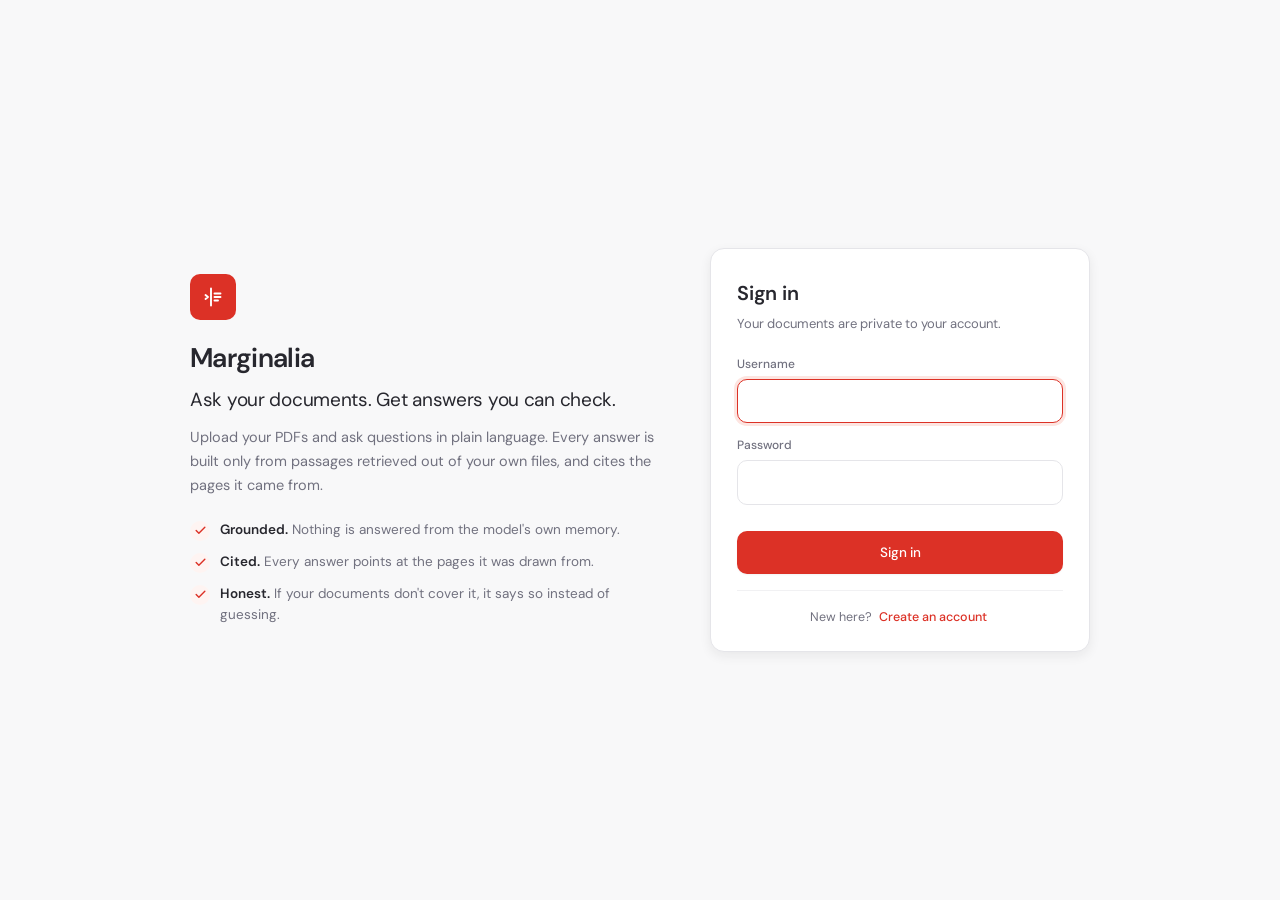
==== commit 96da4f1e: "Make cloud ingestion resumable, add a landing state, record the Cloudinary gap Resumable ingestion (" ====
--- a/src/static/index.html
+++ b/src/static/index.html
@@ -17,7 +17,7 @@
      installed (Android, ChromeOS); DM Sans is loaded as the closest freely-licensed
      fallback so every other device gets a consistent, near-identical face. -->
 <link href="https://fonts.googleapis.com/css2?family=DM+Sans:opsz,wght@9..40,400;9..40,500;9..40,600;9..40,700&display=swap" rel="stylesheet">
-<link rel="stylesheet" href="style.css?v=21">
+<link rel="stylesheet" href="style.css?v=22">
 <link rel="icon" href="data:image/svg+xml,<svg xmlns='http://www.w3.org/2000/svg' viewBox='0 0 32 32'><rect width='32' height='32' rx='7' fill='%23dc3126'/><g fill='none' stroke='%23fff' stroke-width='2.2' stroke-linecap='round' stroke-linejoin='round'><path d='M13.5 6.5v19'/><path d='M17.5 11.5h6M17.5 16h6M17.5 20.5h3.5'/><path d='M7 13.5 10 16l-3 2.5'/></g></svg>">
 </head>
 <body>
@@ -29,11 +29,32 @@
      inert. script.js decides which of the two is visible, and it only shows the app after
      /api/me confirms the stored token still works. -->
 <div class="auth" id="auth" hidden>
-  <div class="auth__card">
-    <span class="auth__mark" aria-hidden="true">
-      <svg viewBox="0 0 24 24" width="26" height="26"><path d="M10 3.5v17"/><path d="M13.5 8.5h6M13.5 12h6M13.5 15.5h3.5"/><path d="M4.5 10 7 12l-2.5 2"/></svg>
-    </span>
-    <p class="auth__brand">Marginalia</p>
+  <div class="auth__shell">
+
+    <!-- The pitch. Someone landing here has been asked for a password by a product they
+         have never heard of; this is the sentence that earns it. It owns the branding on
+         this screen, so the card beside it does not repeat the mark and the name. -->
+    <section class="auth__pitch">
+      <span class="auth__mark" aria-hidden="true">
+        <svg viewBox="0 0 24 24" width="26" height="26"><path d="M10 3.5v17"/><path d="M13.5 8.5h6M13.5 12h6M13.5 15.5h3.5"/><path d="M4.5 10 7 12l-2.5 2"/></svg>
+      </span>
+      <h2 class="auth__pitch-name">Marginalia</h2>
+      <p class="auth__pitch-lead">Ask your documents. Get answers you can check.</p>
+      <p class="auth__pitch-body">
+        Upload your PDFs and ask questions in plain language. Every answer is built only
+        from passages retrieved out of your own files, and cites the pages it came from.
+      </p>
+      <ul class="auth__points">
+        <li><span class="auth__tick" aria-hidden="true"><svg viewBox="0 0 24 24" width="15" height="15"><path d="M20 6 9 17l-5-5"/></svg></span>
+          <span><b>Grounded.</b> Nothing is answered from the model's own memory.</span></li>
+        <li><span class="auth__tick" aria-hidden="true"><svg viewBox="0 0 24 24" width="15" height="15"><path d="M20 6 9 17l-5-5"/></svg></span>
+          <span><b>Cited.</b> Every answer points at the pages it was drawn from.</span></li>
+        <li><span class="auth__tick" aria-hidden="true"><svg viewBox="0 0 24 24" width="15" height="15"><path d="M20 6 9 17l-5-5"/></svg></span>
+          <span><b>Honest.</b> If your documents don't cover it, it says so instead of guessing.</span></li>
+      </ul>
+    </section>
+
+    <div class="auth__card">
     <h1 class="auth__title" id="authTitle">Sign in</h1>
     <p class="auth__text" id="authText">Your documents are private to your account.</p>
 
@@ -62,6 +83,8 @@
       <span id="authSwitchText">New here?</span>
       <button type="button" class="linkish" id="authSwitch">Create an account</button>
     </p>
+    </div>
+
   </div>
 </div>
 
@@ -328,6 +351,6 @@
   </p>
 </dialog>
 
-<script src="script.js?v=21"></script>
+<script src="script.js?v=22"></script>
 </body>
 </html>
--- a/src/static/style.css
+++ b/src/static/style.css
@@ -692,11 +692,52 @@
 }
 .auth__mark svg { width: 24px; height: 24px; }
 
-/* The product name on the sign-in card. The card carries the mark but had nothing
-   naming it, so the first screen anyone sees never said what they were signing in to. */
-.auth__brand {
-  font-size: 13px; font-weight: 600; color: var(--text);
-  letter-spacing: 0.01em; margin-bottom: 3px;
+/* The signed-out landing state.
+   Two columns on a wide screen - what this is on the left, the form on the right - and one
+   stacked column below 880px. The pitch owns the mark and the product name so the card does
+   not repeat them; the body copy and the three points drop out on narrow screens, where the
+   lead sentence alone still answers "what am I signing in to?". */
+.auth__shell {
+  display: grid; align-items: center;
+  grid-template-columns: minmax(0, 1fr) 380px;
+  gap: 56px; width: 100%; max-width: 900px;
+}
+
+.auth__pitch { max-width: 30rem; }
+.auth__pitch-name {
+  font-size: 27px; font-weight: 600; letter-spacing: -0.025em;
+  margin: 15px 0 8px;
+}
+.auth__pitch-lead {
+  font-size: 19px; line-height: 1.4; color: var(--text);
+  letter-spacing: -0.015em; margin-bottom: 12px;
+}
+.auth__pitch-body { font-size: 14.5px; line-height: 1.65; color: var(--text-muted); }
+
+.auth__points { list-style: none; display: grid; gap: 11px; margin-top: 22px; }
+.auth__points li {
+  display: flex; align-items: flex-start; gap: 10px;
+  font-size: 13.5px; line-height: 1.55; color: var(--text-muted);
+}
+.auth__points b { color: var(--text); font-weight: 600; }
+.auth__tick {
+  display: grid; place-items: center; flex: none;
+  width: 20px; height: 20px; margin-top: 1px;
+  color: var(--primary); background: var(--brand-50);
+  border-radius: 999px;
+}
+.auth__tick svg { width: 13px; height: 13px; stroke-width: 2.6; }
+
+@media (max-width: 880px) {
+  .auth__shell {
+    grid-template-columns: minmax(0, 380px);
+    justify-content: center; gap: 24px;
+  }
+  .auth__pitch { text-align: center; max-width: 380px; }
+  .auth__pitch .auth__mark { margin-left: auto; margin-right: auto; }
+  .auth__pitch-body, .auth__points { display: none; }
+  .auth__pitch-name { font-size: 23px; }
+  .auth__pitch-lead { font-size: 16px; margin-bottom: 0; }
 }
 
 .auth__title { font-size: 20px; margin-bottom: 5px; }
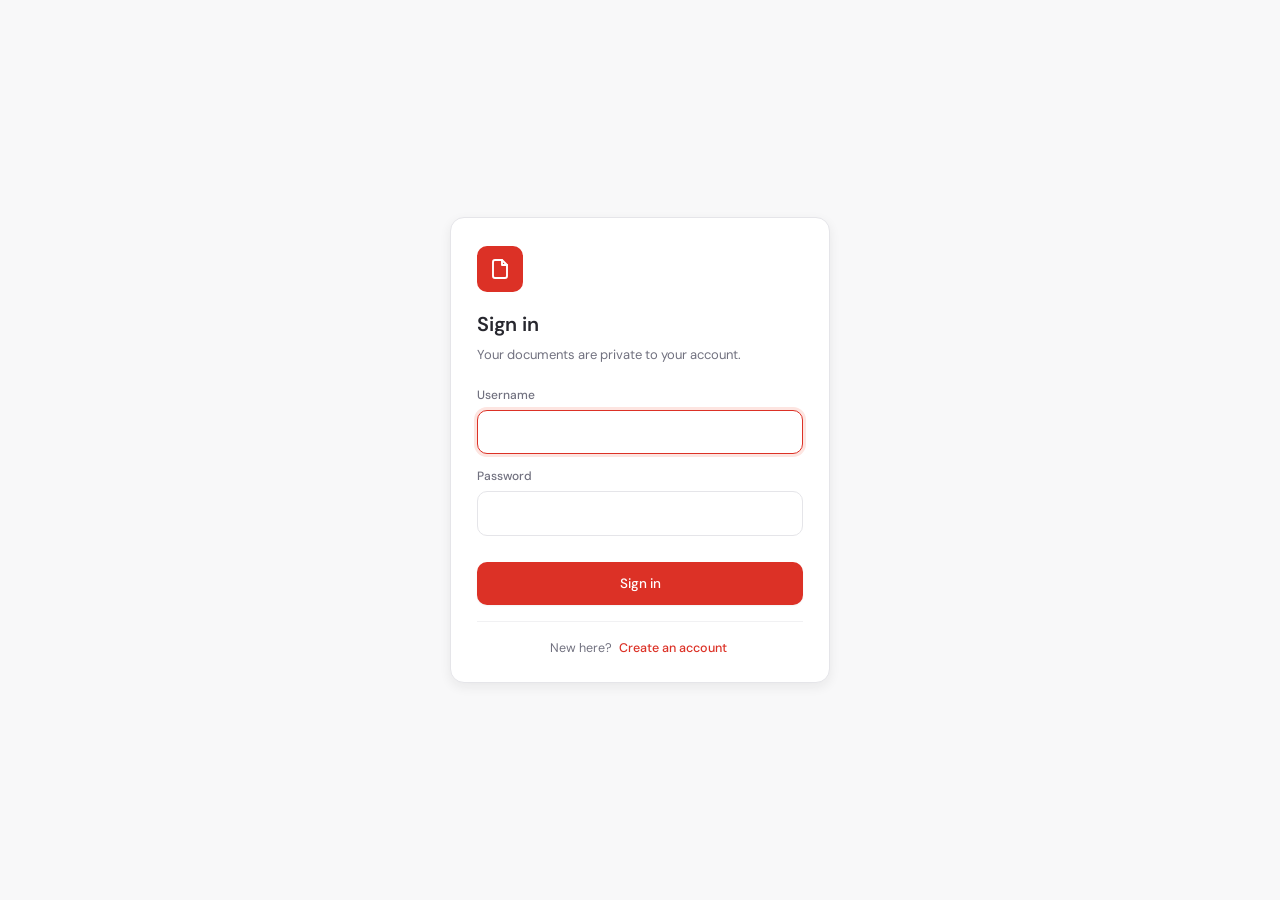
==== commit 39476848: "feat: add chat session management endpoints and service - Implemented API endpoints for creating, li" ====
--- a/src/static/index.html
+++ b/src/static/index.html
@@ -3,12 +3,9 @@
 <head>
 <meta charset="UTF-8">
 <meta name="viewport" content="width=device-width, initial-scale=1.0">
-<meta name="description" content="Marginalia answers questions from your own documents. Every answer cites the pages it came from — and says so plainly when the answer is not in them.">
-<meta property="og:title" content="Marginalia">
-<meta property="og:description" content="Answers from your own pages, with the citations to prove it.">
-<meta property="og:type" content="website">
+<meta name="description" content="Ask questions about your documents and get answers grounded in their actual pages.">
 <meta name="theme-color" content="#dc3126">
-<title>Marginalia</title>
+<title>Document Q&A</title>
 
 <link rel="preconnect" href="https://fonts.googleapis.com">
 <link rel="preconnect" href="https://fonts.gstatic.com" crossorigin>
@@ -17,8 +14,8 @@
      installed (Android, ChromeOS); DM Sans is loaded as the closest freely-licensed
      fallback so every other device gets a consistent, near-identical face. -->
 <link href="https://fonts.googleapis.com/css2?family=DM+Sans:opsz,wght@9..40,400;9..40,500;9..40,600;9..40,700&display=swap" rel="stylesheet">
-<link rel="stylesheet" href="style.css?v=22">
-<link rel="icon" href="data:image/svg+xml,<svg xmlns='http://www.w3.org/2000/svg' viewBox='0 0 32 32'><rect width='32' height='32' rx='7' fill='%23dc3126'/><g fill='none' stroke='%23fff' stroke-width='2.2' stroke-linecap='round' stroke-linejoin='round'><path d='M13.5 6.5v19'/><path d='M17.5 11.5h6M17.5 16h6M17.5 20.5h3.5'/><path d='M7 13.5 10 16l-3 2.5'/></g></svg>">
+<link rel="stylesheet" href="style.css?v=24">
+<link rel="icon" href="data:image/svg+xml,<svg xmlns='http://www.w3.org/2000/svg' viewBox='0 0 100 100'><text y='.9em' font-size='90'>📄</text></svg>">
 </head>
 <body>
 
@@ -29,36 +26,20 @@
      inert. script.js decides which of the two is visible, and it only shows the app after
      /api/me confirms the stored token still works. -->
 <div class="auth" id="auth" hidden>
-  <div class="auth__shell">
-
-    <!-- The pitch. Someone landing here has been asked for a password by a product they
-         have never heard of; this is the sentence that earns it. It owns the branding on
-         this screen, so the card beside it does not repeat the mark and the name. -->
-    <section class="auth__pitch">
-      <span class="auth__mark" aria-hidden="true">
-        <svg viewBox="0 0 24 24" width="26" height="26"><path d="M10 3.5v17"/><path d="M13.5 8.5h6M13.5 12h6M13.5 15.5h3.5"/><path d="M4.5 10 7 12l-2.5 2"/></svg>
-      </span>
-      <h2 class="auth__pitch-name">Marginalia</h2>
-      <p class="auth__pitch-lead">Ask your documents. Get answers you can check.</p>
-      <p class="auth__pitch-body">
-        Upload your PDFs and ask questions in plain language. Every answer is built only
-        from passages retrieved out of your own files, and cites the pages it came from.
-      </p>
-      <ul class="auth__points">
-        <li><span class="auth__tick" aria-hidden="true"><svg viewBox="0 0 24 24" width="15" height="15"><path d="M20 6 9 17l-5-5"/></svg></span>
-          <span><b>Grounded.</b> Nothing is answered from the model's own memory.</span></li>
-        <li><span class="auth__tick" aria-hidden="true"><svg viewBox="0 0 24 24" width="15" height="15"><path d="M20 6 9 17l-5-5"/></svg></span>
-          <span><b>Cited.</b> Every answer points at the pages it was drawn from.</span></li>
-        <li><span class="auth__tick" aria-hidden="true"><svg viewBox="0 0 24 24" width="15" height="15"><path d="M20 6 9 17l-5-5"/></svg></span>
-          <span><b>Honest.</b> If your documents don't cover it, it says so instead of guessing.</span></li>
-      </ul>
-    </section>
-
-    <div class="auth__card">
+  <div class="auth__card">
+    <span class="auth__mark" aria-hidden="true">
+      <svg viewBox="0 0 24 24" width="26" height="26"><path d="M14 3H7a2 2 0 0 0-2 2v14a2 2 0 0 0 2 2h10a2 2 0 0 0 2-2V8z"/><path d="M14 3v5h5"/></svg>
+    </span>
     <h1 class="auth__title" id="authTitle">Sign in</h1>
     <p class="auth__text" id="authText">Your documents are private to your account.</p>
 
     <form id="authForm" class="auth__form" autocomplete="on">
+      <label class="field" id="authNameField" hidden>
+        <span class="field__label" for="authName">Name</span>
+        <input class="input" id="authName" name="name" type="text"
+               maxlength="100" autocomplete="name">
+      </label>
+
       <label class="field">
         <span class="field__label" for="authUser">Username</span>
         <input class="input" id="authUser" name="username" type="text" required
@@ -83,8 +64,6 @@
       <span id="authSwitchText">New here?</span>
       <button type="button" class="linkish" id="authSwitch">Create an account</button>
     </p>
-    </div>
-
   </div>
 </div>
 
@@ -99,11 +78,11 @@
 
     <div class="brand">
       <span class="brand__mark" aria-hidden="true">
-        <svg viewBox="0 0 24 24"><path d="M10 3.5v17"/><path d="M13.5 8.5h6M13.5 12h6M13.5 15.5h3.5"/><path d="M4.5 10 7 12l-2.5 2"/></svg>
+        <svg viewBox="0 0 24 24"><path d="M14 3H7a2 2 0 0 0-2 2v14a2 2 0 0 0 2 2h10a2 2 0 0 0 2-2V8z"/><path d="M14 3v5h5"/><path d="M9 13h6M9 17h4"/></svg>
       </span>
       <span class="brand__text">
-        <span class="brand__name">Marginalia</span>
-        <span class="brand__tag">Answers from your own pages</span>
+        <span class="brand__name">Document Q&amp;A</span>
+        <span class="brand__tag">Answers grounded in your PDFs</span>
       </span>
     </div>
 
@@ -152,10 +131,49 @@
             <span>New chat</span>
           </button>
         </div>
-        <p class="panel__hint">
-          Documents live in the <strong>Documents</strong> panel, top right. Answers are
-          built only from the passages retrieved out of them.
-        </p>
+      </section>
+
+      <section class="panel panel--grow">
+        <div class="panel__head">
+          <h2 class="panel__title">Chats</h2>
+        </div>
+
+        <ul class="history" id="historyList">
+          <li class="history__empty" id="historyEmpty">No conversations yet</li>
+        </ul>
+
+        <!-- The scroll sentinel. It is watched by an IntersectionObserver rather than a
+             scroll handler, so "near the bottom" is decided by the browser rather than by
+             arithmetic on scrollTop that breaks at every zoom level. -->
+        <div class="history__foot" id="historyFoot">
+          <span class="history__loading" id="historyLoading" hidden>
+            <span class="history__spinner" aria-hidden="true"></span>Loading older chats…
+          </span>
+          <span class="history__end" id="historyEnd" hidden>That's all your chats</span>
+        </div>
+      </section>
+
+      <!-- The search scope lives at the bottom of the sidebar, out of the way until it is
+           needed. Managing documents (adding, deleting) is the Documents panel's job; this
+           only decides which of them a question is answered from. -->
+      <section class="panel scope">
+        <details class="scope__box" id="scopeBox">
+          <summary class="scope__summary" id="scopeBtn" title="Which documents are searched">
+            <svg class="scope__icon" viewBox="0 0 24 24" aria-hidden="true"><path d="M4 6a2 2 0 0 1 2-2h3l2 2h7a2 2 0 0 1 2 2v9a2 2 0 0 1-2 2H6a2 2 0 0 1-2-2z"/></svg>
+            <span class="scope__label" id="scopeLabel">All documents</span>
+            <svg class="scope__chevron" viewBox="0 0 24 24" aria-hidden="true"><path d="m6 9 6 6 6-6"/></svg>
+          </summary>
+
+          <div class="scope__menu">
+            <label class="scope__row scope__row--all">
+              <input type="checkbox" id="scopeAll" checked>
+              <span>All documents</span>
+            </label>
+            <ul class="scope__list" id="scopeList">
+              <li class="scope__empty">No documents yet</li>
+            </ul>
+          </div>
+        </details>
       </section>
 
     </div>
@@ -212,7 +230,7 @@
 
       <div class="welcome" id="welcome">
         <span class="welcome__mark" aria-hidden="true">
-          <svg viewBox="0 0 24 24"><path d="M10 3.5v17"/><path d="M13.5 8.5h6M13.5 12h6M13.5 15.5h3.5"/><path d="M4.5 10 7 12l-2.5 2"/></svg>
+          <svg viewBox="0 0 24 24"><path d="M14 3H7a2 2 0 0 0-2 2v14a2 2 0 0 0 2 2h10a2 2 0 0 0 2-2V8z"/><path d="M14 3v5h5"/></svg>
         </span>
         <h1 class="welcome__title">Ask your documents anything</h1>
         <p class="welcome__text">
@@ -244,12 +262,6 @@
             <button type="button" id="clearBtn" class="chip-btn" title="Clear the conversation">
               <svg viewBox="0 0 24 24" aria-hidden="true"><path d="M3 6h18M8 6V4h8v2M19 6l-1 14H6L5 6"/></svg>
               <span>New chat</span>
-            </button>
-            <button type="button" id="scopeBtn" class="chip-btn composer__scope"
-                    title="Which documents are searched" aria-expanded="false"
-                    aria-controls="docsPanel">
-              <svg viewBox="0 0 24 24" aria-hidden="true"><path d="M4 6a2 2 0 0 1 2-2h3l2 2h7a2 2 0 0 1 2 2v9a2 2 0 0 1-2 2H6a2 2 0 0 1-2-2z"/></svg>
-              <span id="scopeLabel">All documents</span>
             </button>
             <button type="submit" id="sendBtn" class="composer__send" aria-label="Send">
               <span class="composer__send-text">Ask</span>
@@ -351,6 +363,6 @@
   </p>
 </dialog>
 
-<script src="script.js?v=22"></script>
+<script src="script.js?v=26"></script>
 </body>
 </html>
--- a/src/static/style.css
+++ b/src/static/style.css
@@ -1,5 +1,5 @@
 /* ============================================================================
-   Marginalia — design tokens
+   Document Q&A — design tokens
    Brand palette derived from #dc3126. The brand colour is used sparingly: primary
    actions, focus rings, and small accents. Everything structural stays neutral.
    ========================================================================== */
@@ -81,6 +81,11 @@
 
 html { -webkit-text-size-adjust: 100%; }
 
+/* Belt-and-braces: nothing in this layout is meant to be wider than the viewport, but a
+   long unbroken doc name or filename slipping past a `min-width: 0` somewhere should
+   scroll that one element, not open a horizontal scrollbar on the whole page. */
+html, body { overflow-x: hidden; }
+
 body {
   margin: 0;
   font-family: var(--font-sans);
@@ -166,7 +171,8 @@
 .app.is-collapsed .uploads,
 .app.is-collapsed .field__label,
 .app.is-collapsed .field__help,
-.app.is-collapsed .select-wrap { display: none; }
+.app.is-collapsed .select-wrap,
+.app.is-collapsed .sidebar-add-doc { display: none; }
 
 .app.is-collapsed .panel--grow { flex: none; }
 .app.is-collapsed .btn-row { width: 100%; gap: 8px; }
@@ -222,7 +228,13 @@
 }
 
 .brand__text { display: flex; flex-direction: column; min-width: 0; }
-.brand__name { font-weight: 600; font-size: 15px; line-height: 1.25; letter-spacing: -0.015em; }
+.brand__name {
+  font-weight: 600; font-size: 15px; line-height: 1.25; letter-spacing: -0.015em;
+  /* Without this, a topbar too narrow for every control (small phones especially) shrank
+     this flex item below its text's own width, and the text - having nowhere to clip to -
+     spilled out over the buttons to its right instead of just truncating. */
+  overflow: hidden; text-overflow: ellipsis; white-space: nowrap;
+}
 .brand__tag {
   font-size: 12px; color: var(--text-muted); line-height: 1.3;
   white-space: nowrap; overflow: hidden; text-overflow: ellipsis;
@@ -518,6 +530,10 @@
   border: 1px dashed var(--border) !important;
   text-align: center; padding: 18px 12px !important;
 }
+
+/* The sidebar's own "+ Add document" - a shortcut into the existing Documents panel and
+   its dropzone, not a second upload UI. */
+.sidebar-add-doc { align-self: flex-start; margin-top: 2px; }
 
 /* ── Form controls ─────────────────────────────────────────── */
 .field__label { font-size: 12px; font-weight: 500; color: var(--text-muted); }
@@ -692,60 +708,16 @@
 }
 .auth__mark svg { width: 24px; height: 24px; }
 
-/* The signed-out landing state.
-   Two columns on a wide screen - what this is on the left, the form on the right - and one
-   stacked column below 880px. The pitch owns the mark and the product name so the card does
-   not repeat them; the body copy and the three points drop out on narrow screens, where the
-   lead sentence alone still answers "what am I signing in to?". */
-.auth__shell {
-  display: grid; align-items: center;
-  grid-template-columns: minmax(0, 1fr) 380px;
-  gap: 56px; width: 100%; max-width: 900px;
-}
-
-.auth__pitch { max-width: 30rem; }
-.auth__pitch-name {
-  font-size: 27px; font-weight: 600; letter-spacing: -0.025em;
-  margin: 15px 0 8px;
-}
-.auth__pitch-lead {
-  font-size: 19px; line-height: 1.4; color: var(--text);
-  letter-spacing: -0.015em; margin-bottom: 12px;
-}
-.auth__pitch-body { font-size: 14.5px; line-height: 1.65; color: var(--text-muted); }
-
-.auth__points { list-style: none; display: grid; gap: 11px; margin-top: 22px; }
-.auth__points li {
-  display: flex; align-items: flex-start; gap: 10px;
-  font-size: 13.5px; line-height: 1.55; color: var(--text-muted);
-}
-.auth__points b { color: var(--text); font-weight: 600; }
-.auth__tick {
-  display: grid; place-items: center; flex: none;
-  width: 20px; height: 20px; margin-top: 1px;
-  color: var(--primary); background: var(--brand-50);
-  border-radius: 999px;
-}
-.auth__tick svg { width: 13px; height: 13px; stroke-width: 2.6; }
-
-@media (max-width: 880px) {
-  .auth__shell {
-    grid-template-columns: minmax(0, 380px);
-    justify-content: center; gap: 24px;
-  }
-  .auth__pitch { text-align: center; max-width: 380px; }
-  .auth__pitch .auth__mark { margin-left: auto; margin-right: auto; }
-  .auth__pitch-body, .auth__points { display: none; }
-  .auth__pitch-name { font-size: 23px; }
-  .auth__pitch-lead { font-size: 16px; margin-bottom: 0; }
-}
-
 .auth__title { font-size: 20px; margin-bottom: 5px; }
 .auth__text { font-size: 13px; color: var(--text-muted); margin-bottom: 20px; }
 
 .auth__form { display: flex; flex-direction: column; gap: 13px; }
 
 .field { display: flex; flex-direction: column; gap: 5px; }
+/* `display: flex` above is an AUTHOR rule, and it beats the browser's own
+   [hidden] { display: none } - so `authNameField.hidden = true` did nothing and the Name
+   box stayed on the sign-in screen. Any element given a display here needs this. */
+.field[hidden] { display: none; }
 
 .input {
   width: 100%;
@@ -1108,6 +1080,151 @@
 }
 .composer__origin { overflow: hidden; text-overflow: ellipsis; white-space: nowrap; }
 
+
+
+/* ── Chat history ──────────────────────────────────────────────
+   The sidebar's list of saved conversations. Deliberately quiet: it is navigation, not
+   content, so nothing in here competes with the chat itself for attention. */
+.history {
+  display: flex; flex-direction: column; gap: 2px;
+  min-height: 0;
+}
+/* The sidebar column scrolls as a whole, so the history section must NOT be a shrinking
+   flex item: as one, it kept its rows at full height inside a squeezed box, the sidebar
+   never overflowed, and the load-more sentinel stayed permanently on screen - which loads
+   every page at once, exactly what the paging is meant to avoid. */
+.sidebar .panel--grow { flex: none; }
+.history__item {
+  display: flex; align-items: center; gap: 2px;
+  border-radius: var(--r-md);
+  transition: background var(--t-fast);
+}
+.history__item:hover { background: var(--n-100); }
+.history__item.is-active { background: var(--brand-50); }
+
+.history__open {
+  flex: 1; min-width: 0;
+  display: block; text-align: left;
+  padding: 8px 4px 8px 10px;
+  font: inherit; font-size: 13px; color: var(--text-muted);
+  background: none; border: 0; border-radius: var(--r-md);
+  cursor: pointer;
+}
+.history__item:hover .history__open { color: var(--text); }
+.history__item.is-active .history__open { color: var(--brand-700); font-weight: 500; }
+.history__open:focus-visible { outline: none; box-shadow: var(--ring); }
+
+/* One line, ellipsised. A wrapping title turns the list into a wall of text and makes the
+   rows different heights, which is exactly what you cannot scan quickly. */
+.history__title {
+  display: block; overflow: hidden; text-overflow: ellipsis; white-space: nowrap;
+}
+
+.history__delete {
+  width: 28px; height: 28px; flex: none;
+  opacity: 0;
+  transition: opacity var(--t-fast), color var(--t-fast), background var(--t-fast);
+}
+.history__delete svg { width: 14px; height: 14px; }
+.history__item:hover .history__delete,
+.history__delete:focus-visible { opacity: 1; }
+.history__delete:hover { color: var(--primary); background: var(--brand-50); }
+
+.history__empty {
+  padding: 10px 10px 12px;
+  font-size: 12.5px; color: var(--text-subtle); font-style: italic;
+}
+
+/* The scroll sentinel. It always occupies a little space, so the observer has something to
+   see even when the list exactly fills the sidebar. */
+.history__foot {
+  min-height: 20px;
+  padding: 6px 10px 10px;
+  font-size: 11.5px; color: var(--text-subtle);
+}
+.history__loading, .history__end { display: flex; align-items: center; gap: 7px; }
+.history__loading[hidden], .history__end[hidden] { display: none; }
+.history__spinner {
+  width: 11px; height: 11px; flex: none;
+  border: 2px solid var(--n-200); border-top-color: var(--primary);
+  border-radius: 50%;
+  animation: spin .8s linear infinite;
+}
+
+/* On the icon rail there is no room for titles; the list hides with the other labels. */
+.app.is-collapsed .history,
+.app.is-collapsed .history__foot { display: none; }
+
+
+/* ── Search scope picker ───────────────────────────────────────
+   Sits at the bottom of the sidebar: which documents a question is answered from, and
+   nothing else. Adding and deleting documents is the Documents panel's job. A <details>
+   rather than a hand-built popup - open/close, keyboard support and the Escape key come
+   from the browser. */
+.scope { margin-top: auto; }
+.scope__box {
+  border: 1px solid var(--border);
+  border-radius: var(--r-md);
+  background: var(--surface);
+}
+.scope__box[open] { box-shadow: var(--shadow-sm); }
+
+.scope__summary {
+  display: flex; align-items: center; gap: 8px;
+  padding: 9px 10px;
+  font-size: 13px; color: var(--text-muted);
+  cursor: pointer;
+  list-style: none;
+  border-radius: var(--r-md);
+}
+.scope__summary::-webkit-details-marker { display: none; }
+.scope__summary:hover { color: var(--text); background: var(--n-50); }
+.scope__summary:focus-visible { outline: none; box-shadow: var(--ring); }
+.scope__icon { width: 16px; height: 16px; flex: none; fill: none; stroke: currentColor;
+  stroke-width: 1.8; stroke-linecap: round; stroke-linejoin: round; }
+.scope__label { flex: 1; min-width: 0; overflow: hidden; text-overflow: ellipsis;
+  white-space: nowrap; }
+.scope__chevron { width: 15px; height: 15px; flex: none; fill: none; stroke: currentColor;
+  stroke-width: 2; stroke-linecap: round; stroke-linejoin: round;
+  transition: transform var(--t-base) var(--ease-out); }
+.scope__box[open] .scope__chevron { transform: rotate(180deg); }
+
+/* Narrowed to specific documents, so say so quietly rather than shouting. */
+.scope__summary.is-active { color: var(--brand-700); background: var(--brand-50); }
+
+.scope__menu {
+  padding: 4px 6px 8px;
+  border-top: 1px solid var(--border-soft);
+}
+.scope__list {
+  display: flex; flex-direction: column;
+  /* Its own scroll area: a hundred documents must not push the sidebar's chat list off
+     the screen. */
+  max-height: 40vh; overflow-y: auto;
+}
+.scope__row {
+  display: flex; align-items: center; gap: 9px;
+  padding: 7px 6px;
+  border-radius: var(--r-sm);
+  font-size: 12.5px; color: var(--text-muted);
+  cursor: pointer;
+}
+.scope__row:hover { background: var(--n-100); color: var(--text); }
+.scope__row input { width: 15px; height: 15px; margin: 0; flex: none; accent-color: var(--primary); }
+.scope__row span { overflow: hidden; text-overflow: ellipsis; white-space: nowrap; }
+.scope__row--all { border-bottom: 1px dashed var(--border-soft); border-radius: 0; }
+.scope__empty { padding: 8px 6px; font-size: 12px; font-style: italic; color: var(--text-subtle); }
+
+/* No room for it on the icon rail. */
+.app.is-collapsed .scope { display: none; }
+
+/* Renaming sits beside deleting, and appears on hover for the same reason. */
+.history__rename { width: 28px; height: 28px; flex: none; opacity: 0;
+  transition: opacity var(--t-fast), color var(--t-fast), background var(--t-fast); }
+.history__rename svg { width: 14px; height: 14px; }
+.history__item:hover .history__rename,
+.history__rename:focus-visible { opacity: 1; }
+.history__rename:hover { color: var(--primary); background: var(--brand-50); }
 
 /* ── Documents slide-over ──────────────────────────────────────
    Deliberately NOT a <dialog>: the chat has to stay visible behind it, and a modal dialog
@@ -1248,7 +1365,11 @@
   .app.is-collapsed .uploads,
   .app.is-collapsed .field__label,
   .app.is-collapsed .field__help,
-  .app.is-collapsed .select-wrap { display: revert; }
+  .app.is-collapsed .select-wrap,
+  .app.is-collapsed .sidebar-add-doc,
+  .app.is-collapsed .history,
+  .app.is-collapsed .history__foot { display: revert; }
+  .app.is-collapsed .history { display: flex; }
   .app.is-collapsed .sidebar .btn {
     width: 100%; height: auto; padding: 10px 16px; margin-inline: 0;
   }
@@ -1284,6 +1405,23 @@
   .chip__doc { max-width: 14ch; }
 }
 
+/* Down to a 320px viewport, the topbar's icon buttons (Documents, Processing status,
+   Rebuild index, the status dot, the account button, Sign out) plus the brand mark no
+   longer fit at their normal size without the row overflowing the screen. Nothing here is
+   hidden - every control stays reachable - it is only sized and spaced more tightly. */
+@media (max-width: 480px) {
+  .topbar { gap: 6px; padding-inline: 8px; }
+  .topbar__right { gap: 4px; }
+  .brand { gap: 7px; }
+  .brand__mark { width: 28px; height: 28px; padding: 6px; }
+  .brand__name { font-size: 13px; }
+  .icon-btn { width: 30px; height: 30px; padding: 6px; }
+  .topbar__docs { height: 34px; padding-inline: 8px; gap: 5px; }
+  .status-dot { padding: 4px; }
+  .who { padding: 2px; }
+  .who__avatar { width: 22px; height: 22px; }
+}
+
 @media (prefers-reduced-motion: reduce) {
   *, *::before, *::after {
     animation-duration: .01ms !important;
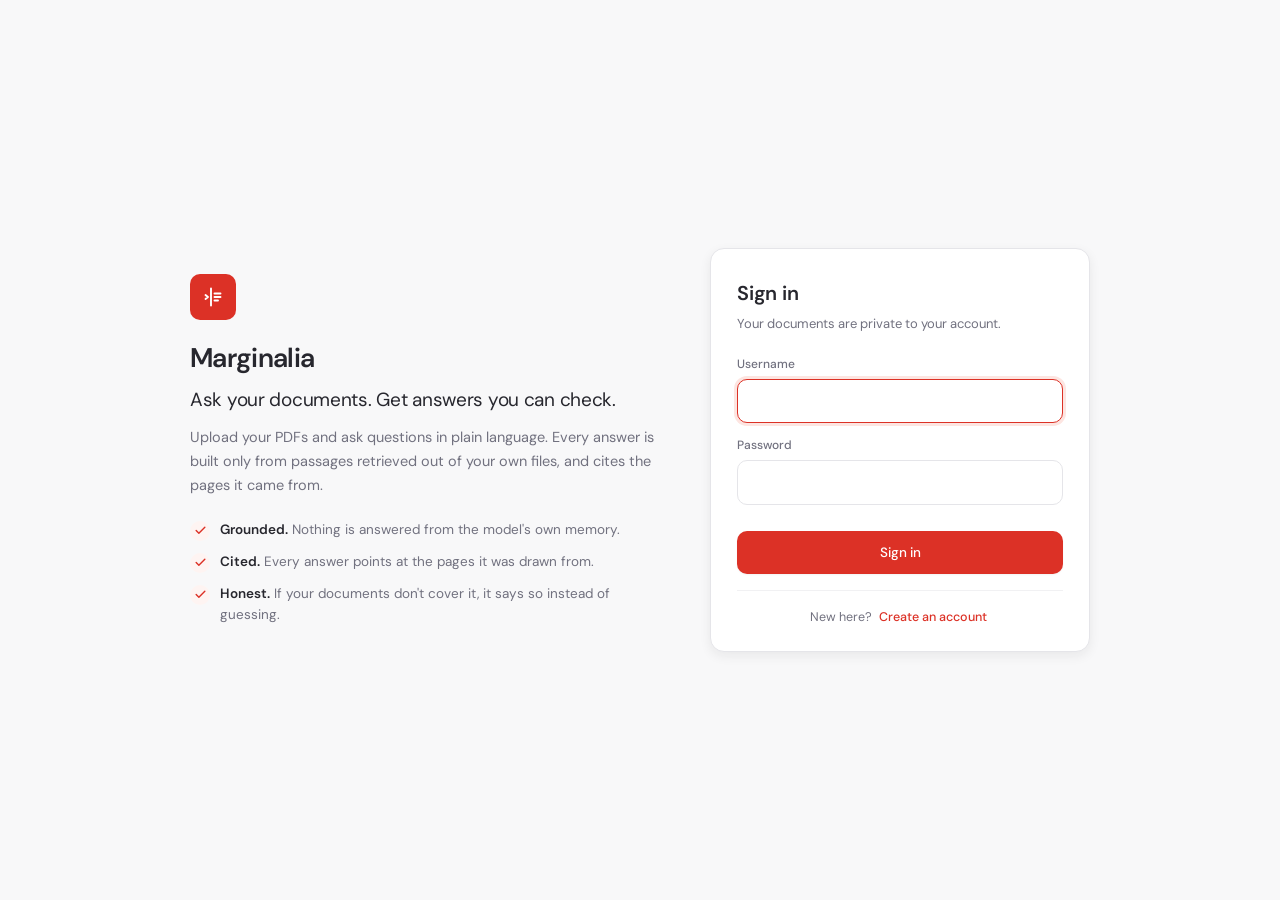
==== commit 22b0f0de: "feat: rename project to Marginalia and update branding in frontend" ====
--- a/src/static/index.html
+++ b/src/static/index.html
@@ -3,9 +3,12 @@
 <head>
 <meta charset="UTF-8">
 <meta name="viewport" content="width=device-width, initial-scale=1.0">
-<meta name="description" content="Ask questions about your documents and get answers grounded in their actual pages.">
+<meta name="description" content="Marginalia answers questions from your own documents. Every answer cites the pages it came from — and says so plainly when the answer is not in them.">
+<meta property="og:title" content="Marginalia">
+<meta property="og:description" content="Answers from your own pages, with the citations to prove it.">
+<meta property="og:type" content="website">
 <meta name="theme-color" content="#dc3126">
-<title>Document Q&A</title>
+<title>Marginalia</title>
 
 <link rel="preconnect" href="https://fonts.googleapis.com">
 <link rel="preconnect" href="https://fonts.gstatic.com" crossorigin>
@@ -14,8 +17,8 @@
      installed (Android, ChromeOS); DM Sans is loaded as the closest freely-licensed
      fallback so every other device gets a consistent, near-identical face. -->
 <link href="https://fonts.googleapis.com/css2?family=DM+Sans:opsz,wght@9..40,400;9..40,500;9..40,600;9..40,700&display=swap" rel="stylesheet">
-<link rel="stylesheet" href="style.css?v=24">
-<link rel="icon" href="data:image/svg+xml,<svg xmlns='http://www.w3.org/2000/svg' viewBox='0 0 100 100'><text y='.9em' font-size='90'>📄</text></svg>">
+<link rel="stylesheet" href="style.css?v=27">
+<link rel="icon" href="data:image/svg+xml,<svg xmlns='http://www.w3.org/2000/svg' viewBox='0 0 32 32'><rect width='32' height='32' rx='7' fill='%23dc3126'/><g fill='none' stroke='%23fff' stroke-width='2.2' stroke-linecap='round' stroke-linejoin='round'><path d='M13.5 6.5v19'/><path d='M17.5 11.5h6M17.5 16h6M17.5 20.5h3.5'/><path d='M7 13.5 10 16l-3 2.5'/></g></svg>">
 </head>
 <body>
 
@@ -26,10 +29,32 @@
      inert. script.js decides which of the two is visible, and it only shows the app after
      /api/me confirms the stored token still works. -->
 <div class="auth" id="auth" hidden>
-  <div class="auth__card">
-    <span class="auth__mark" aria-hidden="true">
-      <svg viewBox="0 0 24 24" width="26" height="26"><path d="M14 3H7a2 2 0 0 0-2 2v14a2 2 0 0 0 2 2h10a2 2 0 0 0 2-2V8z"/><path d="M14 3v5h5"/></svg>
-    </span>
+  <div class="auth__shell">
+
+    <!-- The pitch. Someone landing here has been asked for a password by a product they
+         have never heard of; this is the sentence that earns it. It owns the branding on
+         this screen, so the card beside it does not repeat the mark and the name. -->
+    <section class="auth__pitch">
+      <span class="auth__mark" aria-hidden="true">
+        <svg viewBox="0 0 24 24" width="26" height="26"><path d="M10 3.5v17"/><path d="M13.5 8.5h6M13.5 12h6M13.5 15.5h3.5"/><path d="M4.5 10 7 12l-2.5 2"/></svg>
+      </span>
+      <h2 class="auth__pitch-name">Marginalia</h2>
+      <p class="auth__pitch-lead">Ask your documents. Get answers you can check.</p>
+      <p class="auth__pitch-body">
+        Upload your PDFs and ask questions in plain language. Every answer is built only
+        from passages retrieved out of your own files, and cites the pages it came from.
+      </p>
+      <ul class="auth__points">
+        <li><span class="auth__tick" aria-hidden="true"><svg viewBox="0 0 24 24" width="15" height="15"><path d="M20 6 9 17l-5-5"/></svg></span>
+          <span><b>Grounded.</b> Nothing is answered from the model's own memory.</span></li>
+        <li><span class="auth__tick" aria-hidden="true"><svg viewBox="0 0 24 24" width="15" height="15"><path d="M20 6 9 17l-5-5"/></svg></span>
+          <span><b>Cited.</b> Every answer points at the pages it was drawn from.</span></li>
+        <li><span class="auth__tick" aria-hidden="true"><svg viewBox="0 0 24 24" width="15" height="15"><path d="M20 6 9 17l-5-5"/></svg></span>
+          <span><b>Honest.</b> If your documents don't cover it, it says so instead of guessing.</span></li>
+      </ul>
+    </section>
+
+    <div class="auth__card">
     <h1 class="auth__title" id="authTitle">Sign in</h1>
     <p class="auth__text" id="authText">Your documents are private to your account.</p>
 
@@ -64,6 +89,8 @@
       <span id="authSwitchText">New here?</span>
       <button type="button" class="linkish" id="authSwitch">Create an account</button>
     </p>
+    </div>
+
   </div>
 </div>
 
@@ -78,11 +105,11 @@
 
     <div class="brand">
       <span class="brand__mark" aria-hidden="true">
-        <svg viewBox="0 0 24 24"><path d="M14 3H7a2 2 0 0 0-2 2v14a2 2 0 0 0 2 2h10a2 2 0 0 0 2-2V8z"/><path d="M14 3v5h5"/><path d="M9 13h6M9 17h4"/></svg>
+        <svg viewBox="0 0 24 24"><path d="M10 3.5v17"/><path d="M13.5 8.5h6M13.5 12h6M13.5 15.5h3.5"/><path d="M4.5 10 7 12l-2.5 2"/></svg>
       </span>
       <span class="brand__text">
-        <span class="brand__name">Document Q&amp;A</span>
-        <span class="brand__tag">Answers grounded in your PDFs</span>
+        <span class="brand__name">Marginalia</span>
+        <span class="brand__tag">Answers from your own pages</span>
       </span>
     </div>
 
@@ -230,7 +257,7 @@
 
       <div class="welcome" id="welcome">
         <span class="welcome__mark" aria-hidden="true">
-          <svg viewBox="0 0 24 24"><path d="M14 3H7a2 2 0 0 0-2 2v14a2 2 0 0 0 2 2h10a2 2 0 0 0 2-2V8z"/><path d="M14 3v5h5"/></svg>
+          <svg viewBox="0 0 24 24"><path d="M10 3.5v17"/><path d="M13.5 8.5h6M13.5 12h6M13.5 15.5h3.5"/><path d="M4.5 10 7 12l-2.5 2"/></svg>
         </span>
         <h1 class="welcome__title">Ask your documents anything</h1>
         <p class="welcome__text">
@@ -363,6 +390,6 @@
   </p>
 </dialog>
 
-<script src="script.js?v=26"></script>
+<script src="script.js?v=27"></script>
 </body>
 </html>
--- a/src/static/style.css
+++ b/src/static/style.css
@@ -707,6 +707,54 @@
   background: var(--primary); color: #fff;
 }
 .auth__mark svg { width: 24px; height: 24px; }
+
+/* The signed-out landing state.
+   Two columns on a wide screen - what this is on the left, the form on the right - and one
+   stacked column below 880px. The pitch owns the mark and the product name so the card does
+   not repeat them; the body copy and the three points drop out on narrow screens, where the
+   lead sentence alone still answers "what am I signing in to?". */
+.auth__shell {
+  display: grid; align-items: center;
+  grid-template-columns: minmax(0, 1fr) 380px;
+  gap: 56px; width: 100%; max-width: 900px;
+}
+
+.auth__pitch { max-width: 30rem; }
+.auth__pitch-name {
+  font-size: 27px; font-weight: 600; letter-spacing: -0.025em;
+  margin: 15px 0 8px;
+}
+.auth__pitch-lead {
+  font-size: 19px; line-height: 1.4; color: var(--text);
+  letter-spacing: -0.015em; margin-bottom: 12px;
+}
+.auth__pitch-body { font-size: 14.5px; line-height: 1.65; color: var(--text-muted); }
+
+.auth__points { list-style: none; display: grid; gap: 11px; margin-top: 22px; }
+.auth__points li {
+  display: flex; align-items: flex-start; gap: 10px;
+  font-size: 13.5px; line-height: 1.55; color: var(--text-muted);
+}
+.auth__points b { color: var(--text); font-weight: 600; }
+.auth__tick {
+  display: grid; place-items: center; flex: none;
+  width: 20px; height: 20px; margin-top: 1px;
+  color: var(--primary); background: var(--brand-50);
+  border-radius: 999px;
+}
+.auth__tick svg { width: 13px; height: 13px; stroke-width: 2.6; }
+
+@media (max-width: 880px) {
+  .auth__shell {
+    grid-template-columns: minmax(0, 380px);
+    justify-content: center; gap: 24px;
+  }
+  .auth__pitch { text-align: center; max-width: 380px; }
+  .auth__pitch .auth__mark { margin-left: auto; margin-right: auto; }
+  .auth__pitch-body, .auth__points { display: none; }
+  .auth__pitch-name { font-size: 23px; }
+  .auth__pitch-lead { font-size: 16px; margin-bottom: 0; }
+}
 
 .auth__title { font-size: 20px; margin-bottom: 5px; }
 .auth__text { font-size: 13px; color: var(--text-muted); margin-bottom: 20px; }
